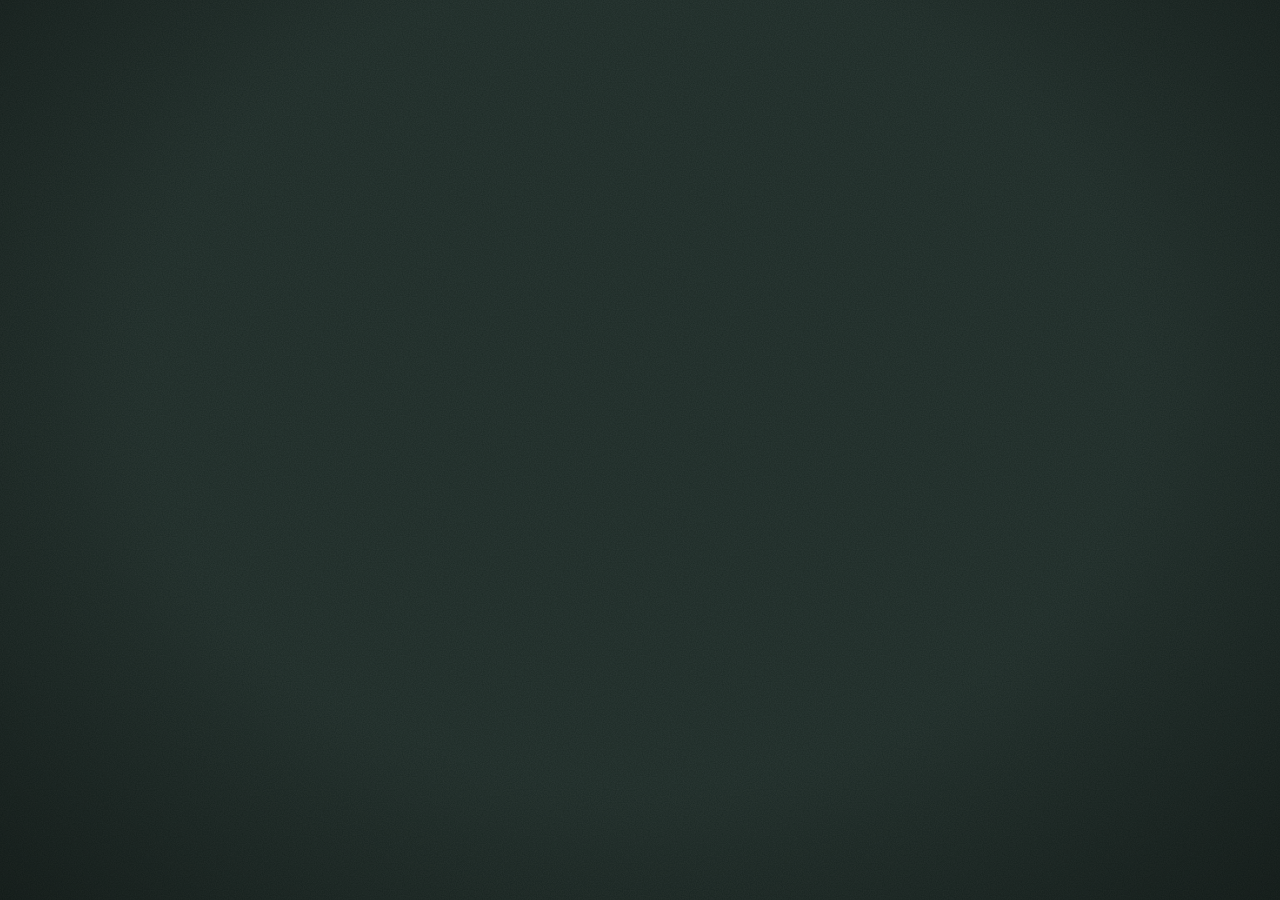
==== index.html @ 414c3879 "近紅外光譜最佳光徑選擇：動畫課程、R 與 Jupyter/Colab 練習、講義 Co-Authored-By: Claude Opus 5.5 <noreply@anthropic.com>" ====
<!doctype html>
<html lang="zh-Hant"><head><meta charset="utf-8"><title>近紅外光譜：最佳光徑選擇</title>
<meta http-equiv="refresh" content="0; url=site/nir-pathlength/">
<link rel="canonical" href="site/nir-pathlength/"></head>
<body><p><a href="site/nir-pathlength/">前往動畫課程</a></p></body></html>
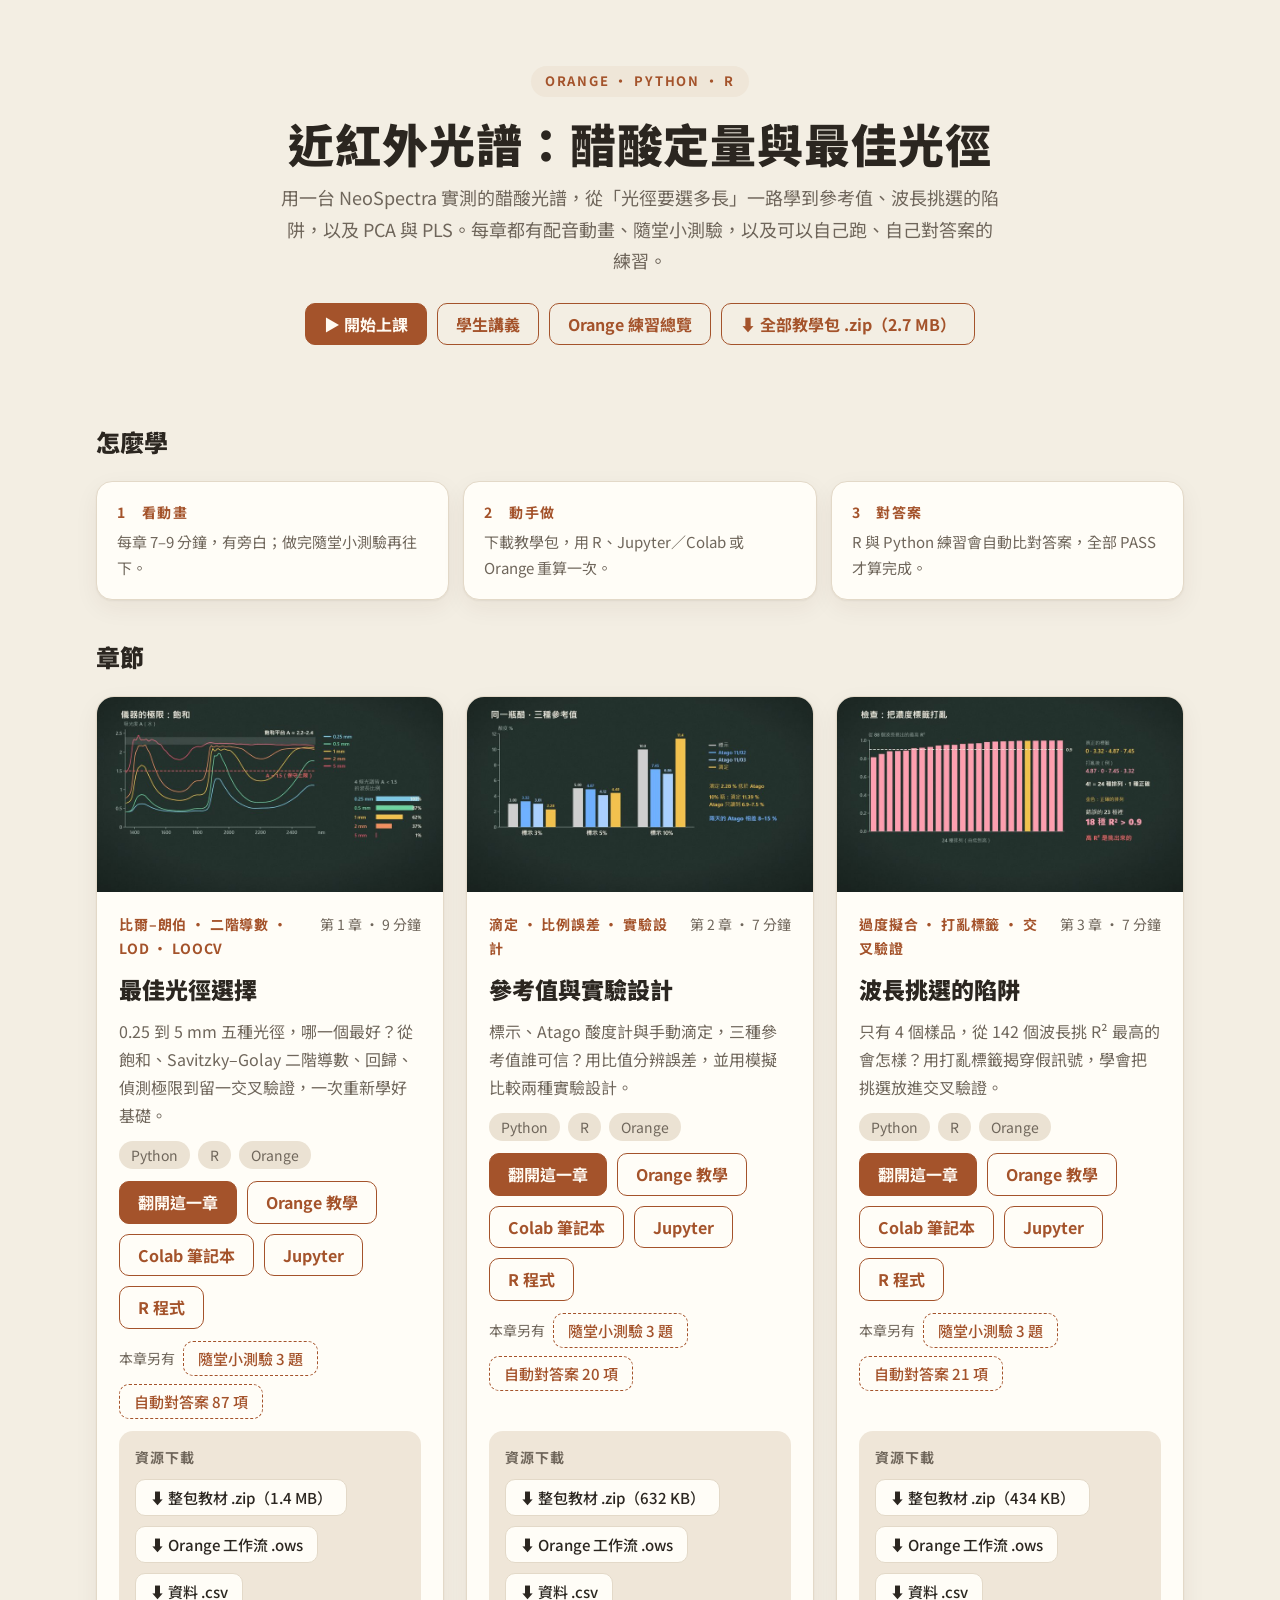
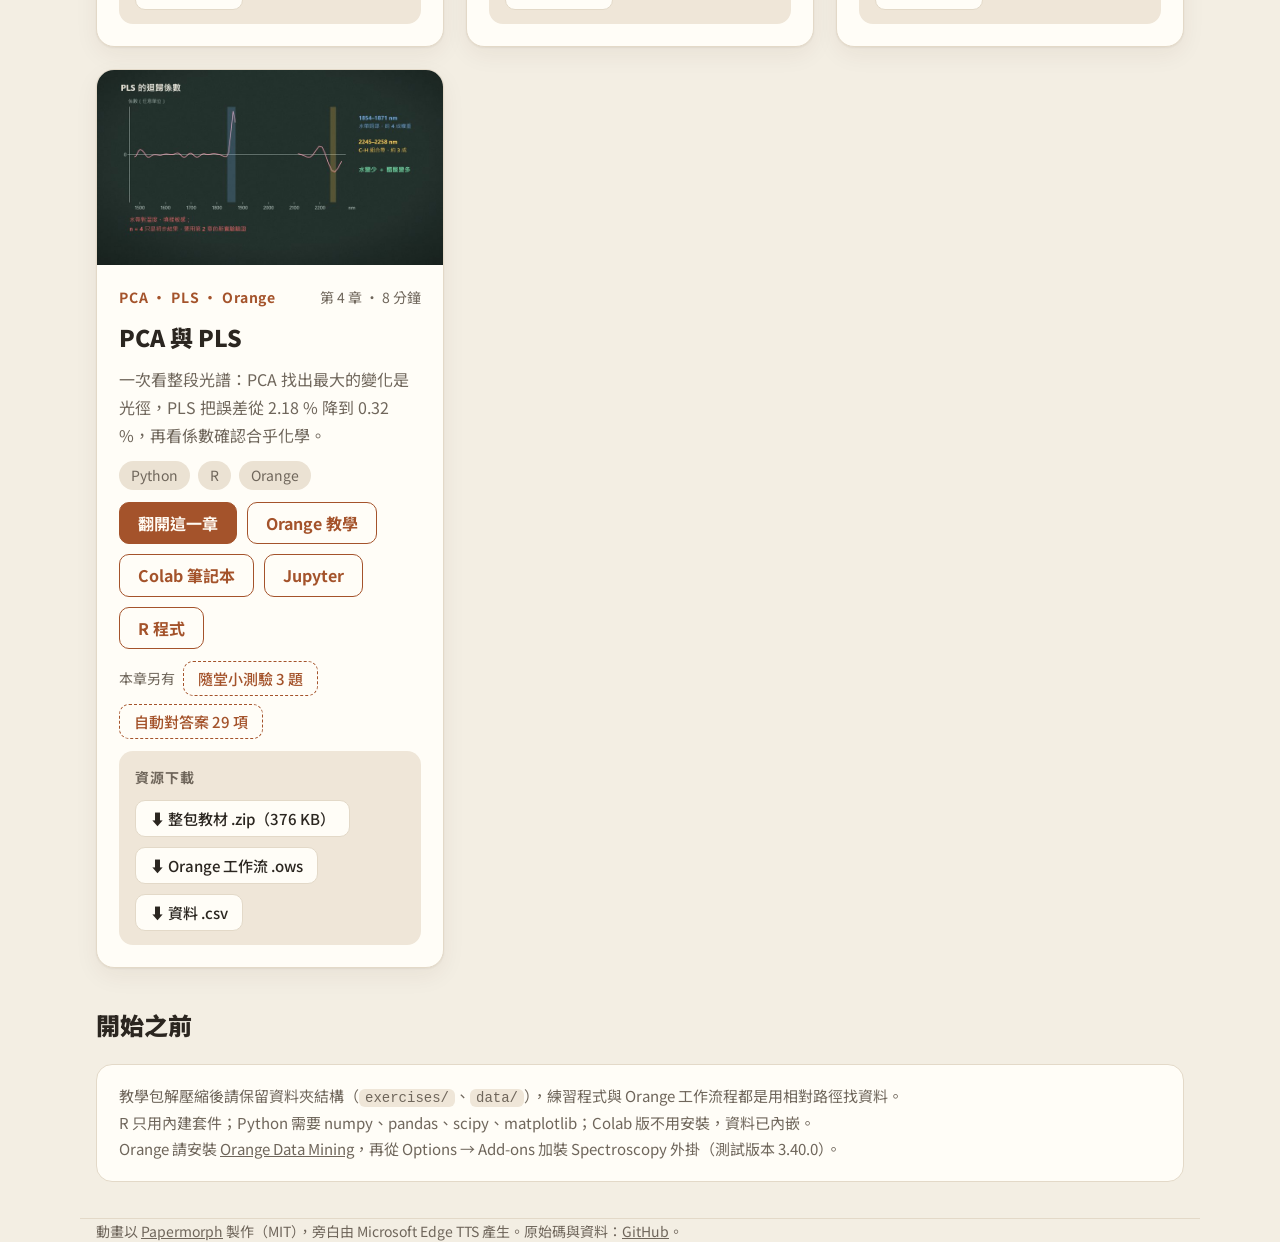
==== commit 0d111727: "Add course portal, teaching packs, Orange exercises for chapters 1-3; Traditional Chinese for engine" ====
--- a/index.html
+++ b/index.html
@@ -1,5 +1,166 @@
 <!doctype html>
-<html lang="zh-Hant"><head><meta charset="utf-8"><title>近紅外光譜：最佳光徑選擇</title>
-<meta http-equiv="refresh" content="0; url=site/nir-pathlength/">
-<link rel="canonical" href="site/nir-pathlength/"></head>
-<body><p><a href="site/nir-pathlength/">前往動畫課程</a></p></body></html>
+<html lang="zh-Hant">
+<head>
+<meta charset="utf-8">
+<meta name="viewport" content="width=device-width, initial-scale=1">
+<title>近紅外光譜課程</title>
+<meta name="description" content="以醋酸的近紅外光譜實測資料，學會選光徑、看參考值、避開波長挑選陷阱，並用 PCA 與 PLS 建模。附 Orange、Python、R 練習與教學包。">
+<link rel="preconnect" href="https://fonts.googleapis.com">
+<link rel="preconnect" href="https://fonts.gstatic.com" crossorigin>
+<link href="https://fonts.googleapis.com/css2?family=Noto+Sans+TC:wght@400;500;700;900&display=swap" rel="stylesheet">
+<style>
+:root {
+  --bg: #f3eee3; --card: #fffdf7; --ink: #2b2620; --dim: #6f665b; --line: #e3d9c8;
+  --accent: #a4532b; --accent-ink: #fffaf2; --soft: #efe6d8; --chip: #ebe2d3; --ok: #3d7a5a;
+  --shadow: 0 1px 2px rgba(60, 40, 20, .06), 0 8px 24px rgba(60, 40, 20, .06);
+}
+@media (prefers-color-scheme: dark) { :root:not([data-theme="light"]) {
+  --bg: #1b1916; --card: #24211d; --ink: #f1ebe1; --dim: #b3a898; --line: #3a352e;
+  --accent: #e08a5a; --accent-ink: #1b1916; --soft: #2d2924; --chip: #34302a; --ok: #7cc39b;
+  --shadow: 0 1px 2px rgba(0, 0, 0, .3), 0 8px 24px rgba(0, 0, 0, .25);
+} }
+:root[data-theme="dark"] {
+  --bg: #1b1916; --card: #24211d; --ink: #f1ebe1; --dim: #b3a898; --line: #3a352e;
+  --accent: #e08a5a; --accent-ink: #1b1916; --soft: #2d2924; --chip: #34302a; --ok: #7cc39b;
+  --shadow: 0 1px 2px rgba(0, 0, 0, .3), 0 8px 24px rgba(0, 0, 0, .25);
+}
+* { box-sizing: border-box; }
+html { -webkit-text-size-adjust: 100%; }
+body { margin: 0; background: var(--bg); color: var(--ink); font: 17px/1.75 "Noto Sans TC", "Microsoft JhengHei", "PingFang TC", system-ui, sans-serif; }
+a { color: inherit; }
+.wrap { max-width: 1120px; margin: 0 auto; padding: 0 16px; }
+header.hero { padding: 64px 16px 40px; text-align: center; }
+.kicker { display: inline-block; padding: 4px 14px; border-radius: 999px; background: var(--soft); color: var(--accent); font-size: 13px; font-weight: 700; letter-spacing: .14em; }
+h1 { margin: 18px 0 10px; font-size: clamp(30px, 5vw, 46px); line-height: 1.25; font-weight: 900; letter-spacing: .02em; }
+.lede { max-width: 720px; margin: 0 auto; color: var(--dim); font-size: 18px; }
+.row { display: flex; flex-wrap: wrap; gap: 10px; }
+.hero .row { justify-content: center; margin-top: 26px; }
+.btn { display: inline-flex; align-items: center; gap: 6px; padding: 9px 18px; border-radius: 10px; border: 1.5px solid var(--accent); color: var(--accent); background: transparent;
+  font-weight: 700; font-size: 16px; text-decoration: none; line-height: 1.4; transition: background .15s, color .15s; }
+.btn:hover { background: var(--soft); }
+.btn.primary { background: var(--accent); color: var(--accent-ink); }
+.btn.primary:hover { filter: brightness(1.08); }
+.btn.ghost { border-style: dashed; font-weight: 500; font-size: 15px; padding: 6px 14px; cursor: default; }
+.btn.ghost:hover { background: transparent; }
+h2 { font-size: 24px; margin: 0 0 18px; font-weight: 900; }
+section { margin: 36px 0; }
+.steps { display: grid; grid-template-columns: repeat(auto-fit, minmax(230px, 1fr)); gap: 14px; }
+.step { background: var(--card); border: 1px solid var(--line); border-radius: 16px; padding: 18px 20px; box-shadow: var(--shadow); }
+.step b { display: block; color: var(--accent); font-size: 14px; letter-spacing: .1em; }
+.step p { margin: 4px 0 0; color: var(--dim); font-size: 15px; }
+.grid { display: grid; grid-template-columns: repeat(auto-fill, minmax(330px, 1fr)); gap: 22px; }
+.card { background: var(--card); border: 1px solid var(--line); border-radius: 18px; overflow: hidden; box-shadow: var(--shadow); display: flex; flex-direction: column; }
+.card > a.thumb { display: block; aspect-ratio: 16 / 9; background: #1e2422; }
+.card > a.thumb img { width: 100%; height: 100%; object-fit: cover; display: block; }
+.body { padding: 20px 22px 22px; display: flex; flex-direction: column; gap: 12px; flex: 1; }
+.meta { display: flex; justify-content: space-between; align-items: baseline; gap: 12px; font-size: 14px; }
+.meta .tags { color: var(--accent); font-weight: 700; letter-spacing: .06em; }
+.meta .mins { color: var(--dim); white-space: nowrap; }
+.card h3 { margin: 0; font-size: 23px; line-height: 1.4; font-weight: 900; }
+.card p.desc { margin: 0; color: var(--dim); font-size: 16px; }
+.chips { display: flex; flex-wrap: wrap; gap: 8px; }
+.chip { padding: 2px 12px; border-radius: 999px; background: var(--chip); font-size: 14px; color: var(--dim); }
+.extra { display: flex; flex-wrap: wrap; align-items: center; gap: 8px; font-size: 14px; color: var(--dim); }
+.res { margin-top: auto; background: var(--soft); border-radius: 14px; padding: 14px 16px; }
+.res h4 { margin: 0 0 10px; font-size: 14px; color: var(--dim); letter-spacing: .08em; }
+.res .btn { border-color: var(--line); color: var(--ink); background: var(--card); font-weight: 500; font-size: 15px; padding: 7px 14px; }
+.res .btn:hover { border-color: var(--accent); }
+.note { background: var(--card); border: 1px solid var(--line); border-radius: 16px; padding: 18px 22px; color: var(--dim); font-size: 15px; }
+.note code { background: var(--soft); padding: 1px 6px; border-radius: 6px; font-size: 14px; }
+footer { padding: 30px 16px 50px; color: var(--dim); font-size: 14px; border-top: 1px solid var(--line); margin-top: 48px; }
+@media (max-width: 420px) { .grid { grid-template-columns: 1fr; } .btn { font-size: 15px; padding: 8px 14px; } }
+</style>
+</head>
+<body>
+<header class="hero wrap">
+  <span class="kicker">ORANGE · PYTHON · R</span>
+  <h1>近紅外光譜：醋酸定量與最佳光徑</h1>
+  <p class="lede">用一台 NeoSpectra 實測的醋酸光譜，從「光徑要選多長」一路學到參考值、波長挑選的陷阱，以及 PCA 與 PLS。每章都有配音動畫、隨堂小測驗，以及可以自己跑、自己對答案的練習。</p>
+  <div class="row">
+    <a class="btn primary" href="site/nir-pathlength/">▶ 開始上課</a>
+    <a class="btn" href="https://github.com/Tai-ShengYeh/nir-pathlength-lesson/blob/main/最佳光徑選擇_講義.md">學生講義</a>
+    <a class="btn" href="https://github.com/Tai-ShengYeh/nir-pathlength-lesson/blob/main/exercises/orange/README.md">Orange 練習總覽</a>
+    <a class="btn" id="dl-all" href="packs/nir_all_chapters.zip" download>⬇ 全部教學包</a>
+  </div>
+</header>
+
+<main class="wrap">
+  <section>
+    <h2>怎麼學</h2>
+    <div class="steps">
+      <div class="step"><b>1　看動畫</b><p>每章 7–9 分鐘，有旁白；做完隨堂小測驗再往下。</p></div>
+      <div class="step"><b>2　動手做</b><p>下載教學包，用 R、Jupyter／Colab 或 Orange 重算一次。</p></div>
+      <div class="step"><b>3　對答案</b><p>R 與 Python 練習會自動比對答案，全部 PASS 才算完成。</p></div>
+    </div>
+  </section>
+
+  <section>
+    <h2>章節</h2>
+    <div class="grid" id="cards"></div>
+  </section>
+
+  <section>
+    <h2>開始之前</h2>
+    <div class="note">
+      教學包解壓縮後請保留資料夾結構（<code>exercises/</code>、<code>data/</code>），練習程式與 Orange 工作流程都是用相對路徑找資料。<br>
+      R 只用內建套件；Python 需要 numpy、pandas、scipy、matplotlib；Colab 版不用安裝，資料已內嵌。<br>
+      Orange 請安裝 <a href="https://orangedatamining.com/download/">Orange Data Mining</a>，再從 Options → Add-ons 加裝 Spectroscopy 外掛（測試版本 3.40.0）。
+    </div>
+  </section>
+</main>
+
+<footer class="wrap">
+  動畫以 <a href="https://github.com/DozenTwelve/Papermorph">Papermorph</a> 製作（MIT），旁白由 Microsoft Edge TTS 產生。原始碼與資料：<a href="https://github.com/Tai-ShengYeh/nir-pathlength-lesson">GitHub</a>。
+</footer>
+
+<script src="portal/packs.js"></script>
+<script>
+'use strict';
+const GH = 'https://github.com/Tai-ShengYeh/nir-pathlength-lesson/blob/main/';
+const CHAPTERS = [
+  { id: 'ch01', no: 1, title: '最佳光徑選擇', mins: 9, tags: ['比爾–朗伯', '二階導數', 'LOD', 'LOOCV'],
+    desc: '0.25 到 5 mm 五種光徑，哪一個最好？從飽和、Savitzky–Golay 二階導數、回歸、偵測極限到留一交叉驗證，一次重新學好基礎。',
+    quiz: 3, checks: 87 },
+  { id: 'ch02', no: 2, title: '參考值與實驗設計', mins: 7, tags: ['滴定', '比例誤差', '實驗設計'],
+    desc: '標示、Atago 酸度計與手動滴定，三種參考值誰可信？用比值分辨誤差，並用模擬比較兩種實驗設計。',
+    quiz: 3, checks: 20 },
+  { id: 'ch03', no: 3, title: '波長挑選的陷阱', mins: 7, tags: ['過度擬合', '打亂標籤', '交叉驗證'],
+    desc: '只有 4 個樣品，從 142 個波長挑 R² 最高的會怎樣？用打亂標籤揭穿假訊號，學會把挑選放進交叉驗證。',
+    quiz: 3, checks: 21 },
+  { id: 'ch04', no: 4, title: 'PCA 與 PLS', mins: 8, tags: ['PCA', 'PLS', 'Orange'],
+    desc: '一次看整段光譜：PCA 找出最大的變化是光徑，PLS 把誤差從 2.18 % 降到 0.32 %，再看係數確認合乎化學。',
+    quiz: 3, checks: 29 },
+];
+const kb = n => n >= 1048576 ? (n / 1048576).toFixed(1) + ' MB' : Math.round(n / 1024) + ' KB';
+const el = (tag, attrs = {}, ...kids) => { const e = document.createElement(tag); Object.entries(attrs).forEach(([k, v]) => v != null && (k === 'text' ? e.textContent = v : e.setAttribute(k, v))); kids.forEach(k => k && e.append(k)); return e; };
+const P = typeof PACKS === 'object' ? PACKS : {};
+if (P.all) document.getElementById('dl-all').textContent = '⬇ 全部教學包 .zip（' + kb(P.all.size) + '）';
+const host = document.getElementById('cards');
+CHAPTERS.forEach(c => {
+  const k = P[c.id] || {}, lesson = 'site/nir-pathlength/' + c.id + '/';
+  const tools = ['Python', 'R'].concat(k.ows ? ['Orange'] : []);
+  const links = el('div', { class: 'row' },
+    el('a', { class: 'btn primary', href: lesson, text: '翻開這一章' }),
+    k.guide ? el('a', { class: 'btn', href: GH + k.guide, text: 'Orange 教學' }) : null,
+    k.colab ? el('a', { class: 'btn', href: k.colab, text: 'Colab 筆記本' }) : null,
+    k.ipynb ? el('a', { class: 'btn', href: k.ipynb, download: '', text: 'Jupyter' }) : null,
+    k.r ? el('a', { class: 'btn', href: k.r, download: '', text: 'R 程式' }) : null);
+  const res = el('div', { class: 'res' }, el('h4', { text: '資源下載' }), el('div', { class: 'row' },
+    k.zip ? el('a', { class: 'btn', href: k.zip, download: '', text: '⬇ 整包教材 .zip（' + kb(k.size) + '）' }) : null,
+    k.ows ? el('a', { class: 'btn', href: k.ows, download: '', text: '⬇ Orange 工作流 .ows' }) : null,
+    el('a', { class: 'btn', href: 'data/spectra_long.csv', download: '', text: '⬇ 資料 .csv' })));
+  host.append(el('article', { class: 'card', id: c.id },
+    el('a', { class: 'thumb', href: lesson, 'aria-label': '開啟第 ' + c.no + ' 章動畫' }, el('img', { src: 'portal/img/' + c.id + '.jpg', alt: '第 ' + c.no + ' 章畫面：' + c.title, loading: 'lazy', width: 800, height: 450 })),
+    el('div', { class: 'body' },
+      el('div', { class: 'meta' }, el('span', { class: 'tags', text: c.tags.join(' · ') }), el('span', { class: 'mins', text: '第 ' + c.no + ' 章 · ' + c.mins + ' 分鐘' })),
+      el('h3', { text: c.title }), el('p', { class: 'desc', text: c.desc }),
+      el('div', { class: 'chips' }, ...tools.map(t => el('span', { class: 'chip', text: t }))),
+      links,
+      el('div', { class: 'extra' }, el('span', { text: '本章另有' }),
+        el('span', { class: 'btn ghost', text: '隨堂小測驗 ' + c.quiz + ' 題' }),
+        el('span', { class: 'btn ghost', text: '自動對答案 ' + c.checks + ' 項' })),
+      res)));
+});
+</script>
+</body>
+</html>
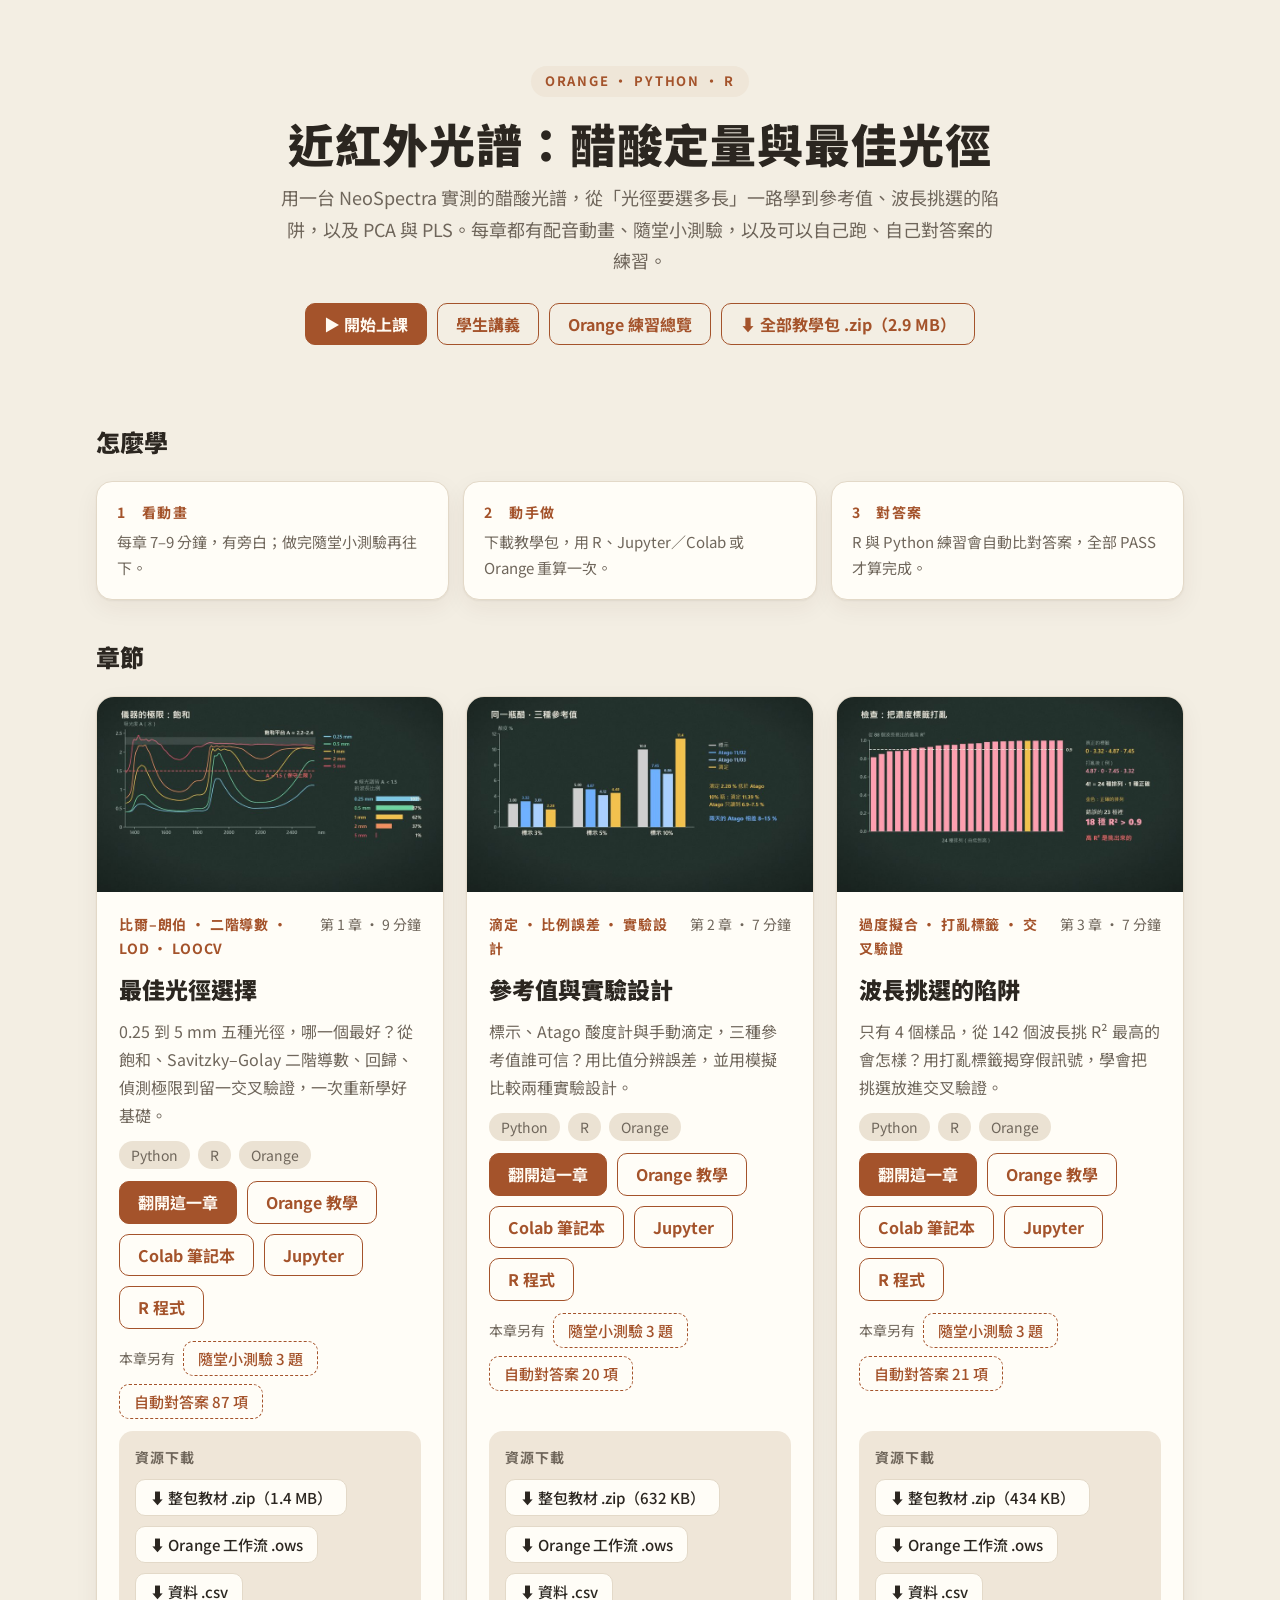
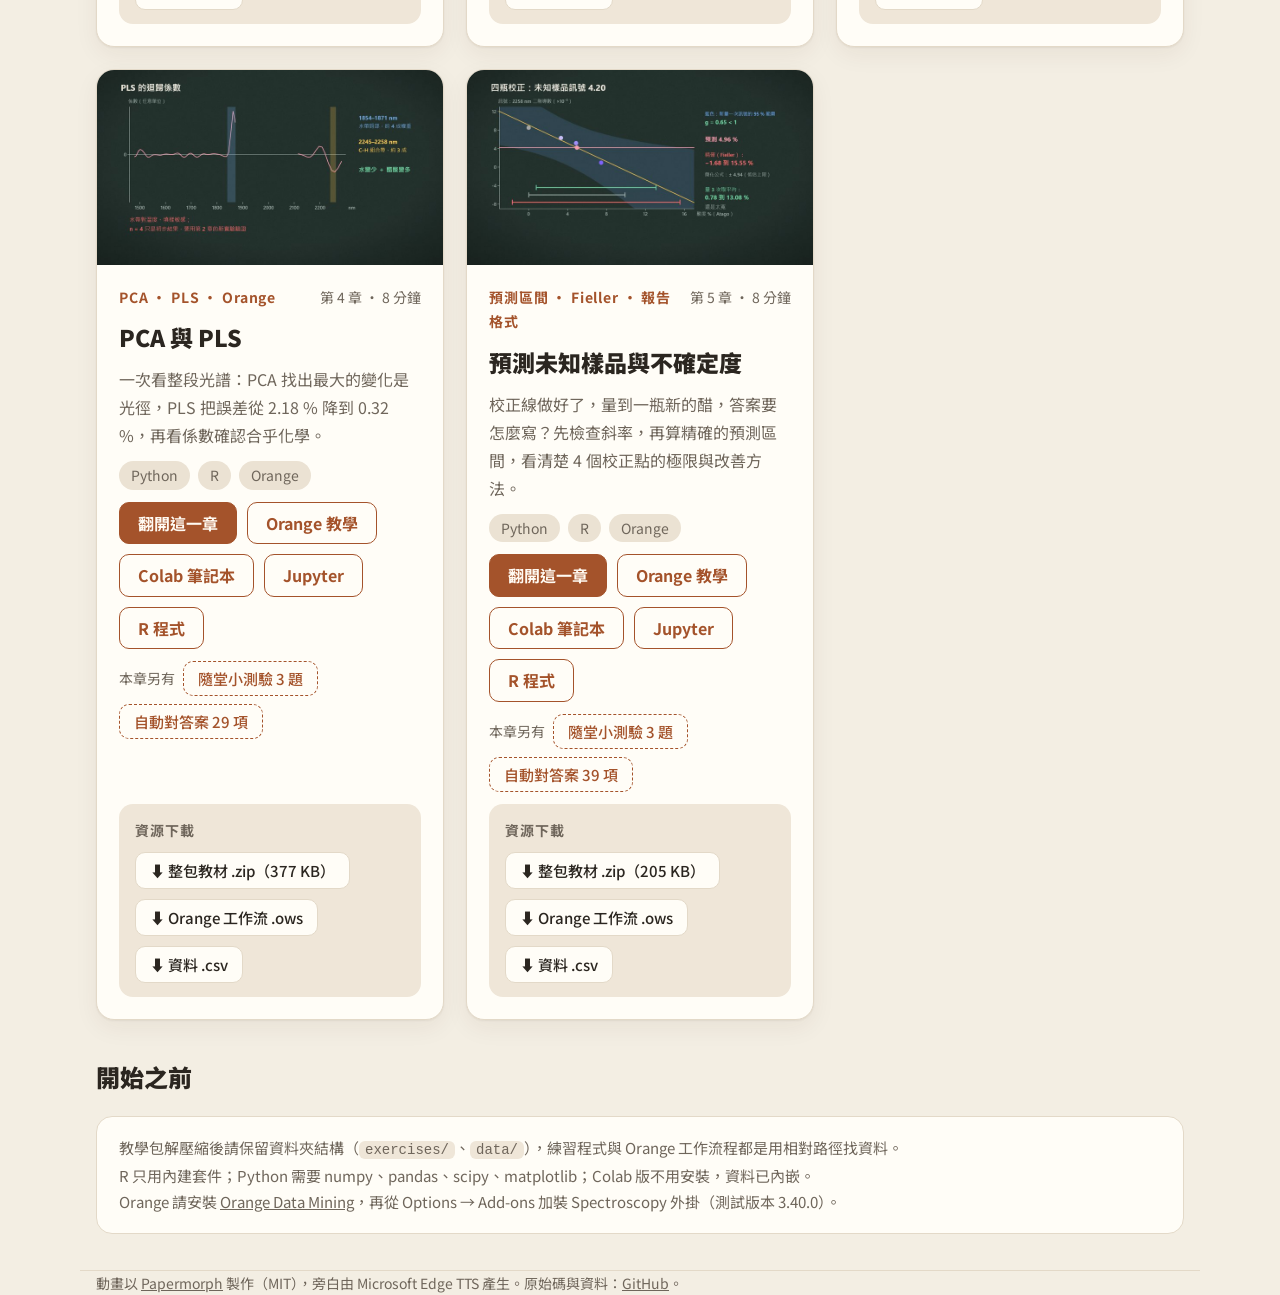
==== commit fc3a65b7: "Add chapter 5: prediction of unknown samples and uncertainty (lesson, exercises, Orange, portal, pac" ====
--- a/index.html
+++ b/index.html
@@ -130,6 +130,9 @@
   { id: 'ch04', no: 4, title: 'PCA 與 PLS', mins: 8, tags: ['PCA', 'PLS', 'Orange'],
     desc: '一次看整段光譜：PCA 找出最大的變化是光徑，PLS 把誤差從 2.18 % 降到 0.32 %，再看係數確認合乎化學。',
     quiz: 3, checks: 29 },
+  { id: 'ch05', no: 5, title: '預測未知樣品與不確定度', mins: 8, tags: ['預測區間', 'Fieller', '報告格式'],
+    desc: '校正線做好了，量到一瓶新的醋，答案要怎麼寫？先檢查斜率，再算精確的預測區間，看清楚 4 個校正點的極限與改善方法。',
+    quiz: 3, checks: 39 },
 ];
 const kb = n => n >= 1048576 ? (n / 1048576).toFixed(1) + ' MB' : Math.round(n / 1024) + ' KB';
 const el = (tag, attrs = {}, ...kids) => { const e = document.createElement(tag); Object.entries(attrs).forEach(([k, v]) => v != null && (k === 'text' ? e.textContent = v : e.setAttribute(k, v))); kids.forEach(k => k && e.append(k)); return e; };
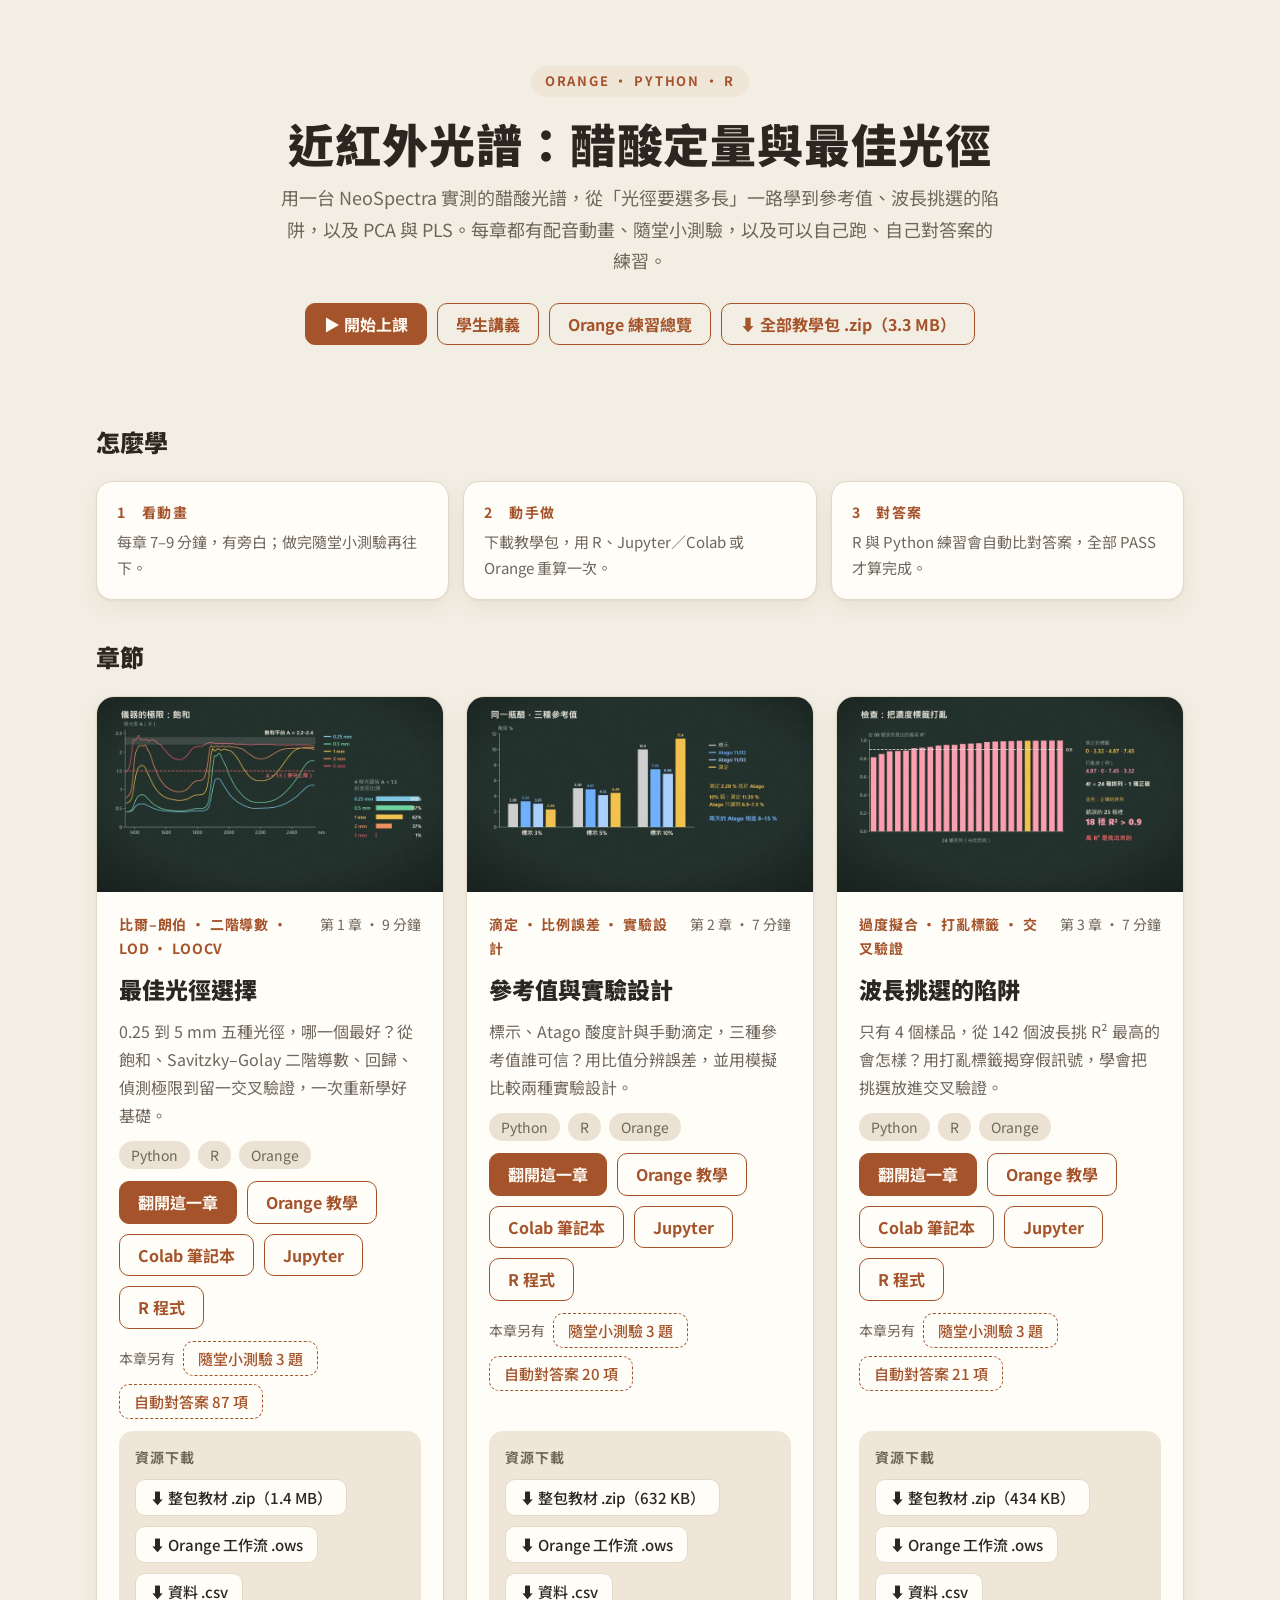
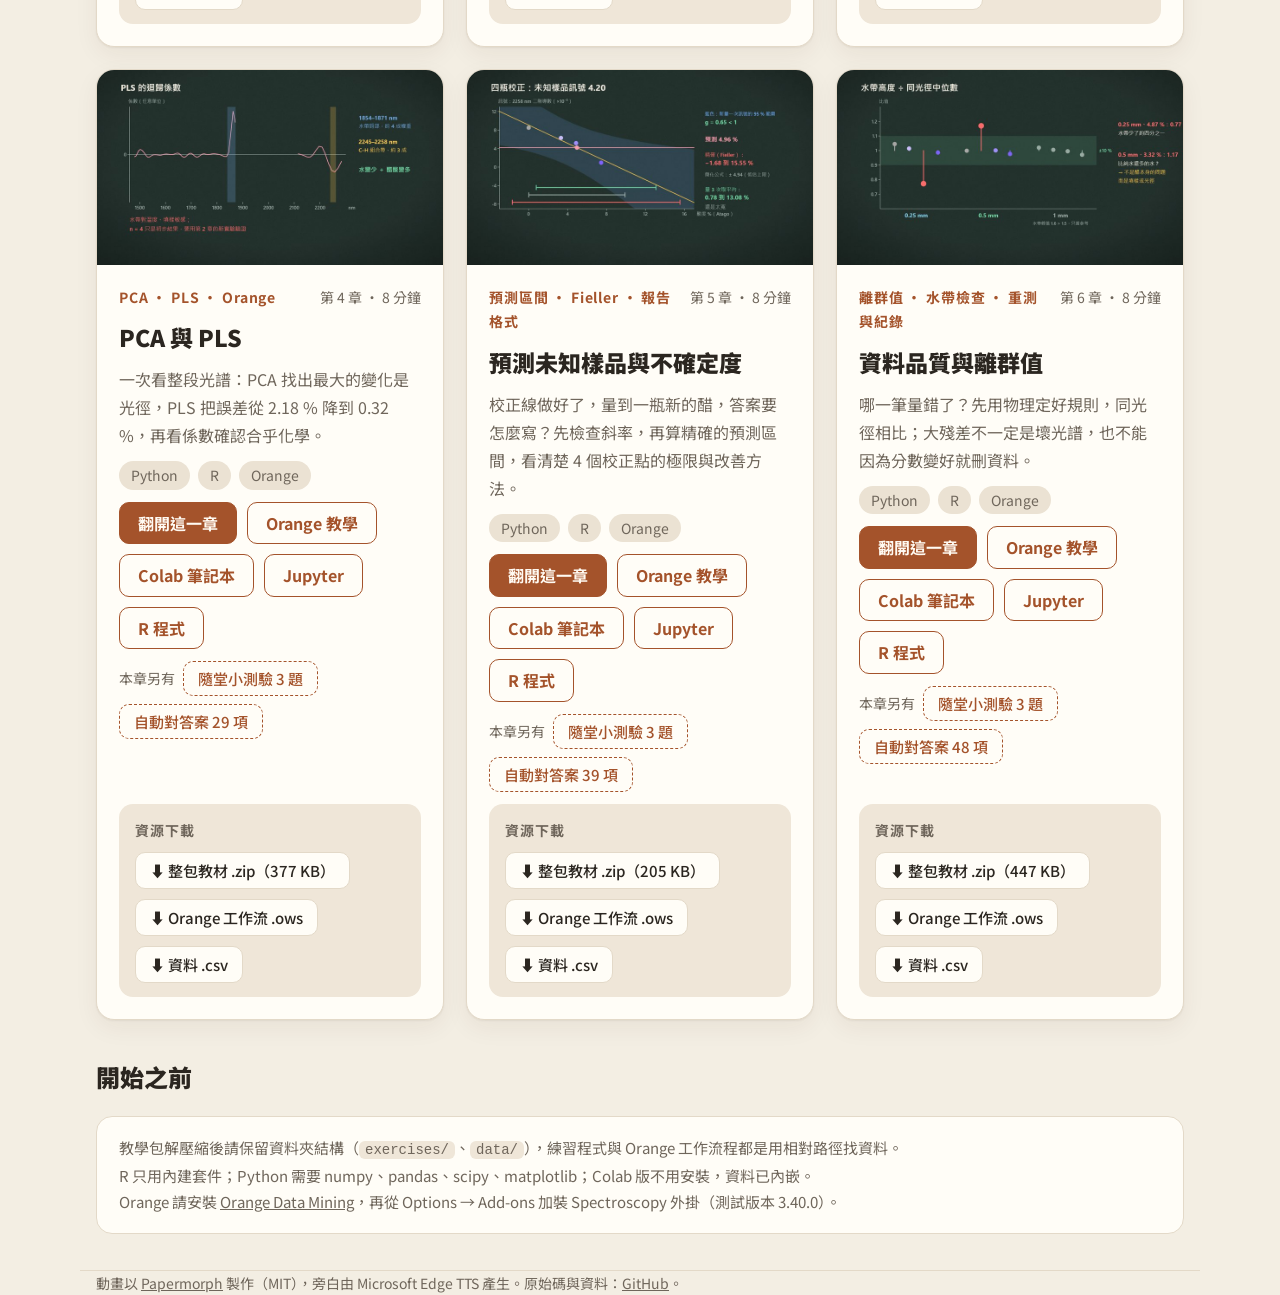
==== commit b8364983: "Add chapter 6: data quality and outliers (lesson, exercises, Orange, portal, pack) Co-Authored-By: C" ====
--- a/index.html
+++ b/index.html
@@ -133,6 +133,9 @@
   { id: 'ch05', no: 5, title: '預測未知樣品與不確定度', mins: 8, tags: ['預測區間', 'Fieller', '報告格式'],
     desc: '校正線做好了，量到一瓶新的醋，答案要怎麼寫？先檢查斜率，再算精確的預測區間，看清楚 4 個校正點的極限與改善方法。',
     quiz: 3, checks: 39 },
+  { id: 'ch06', no: 6, title: '資料品質與離群值', mins: 8, tags: ['離群值', '水帶檢查', '重測與紀錄'],
+    desc: '哪一筆量錯了？先用物理定好規則，同光徑相比；大殘差不一定是壞光譜，也不能因為分數變好就刪資料。',
+    quiz: 3, checks: 48 },
 ];
 const kb = n => n >= 1048576 ? (n / 1048576).toFixed(1) + ' MB' : Math.round(n / 1024) + ' KB';
 const el = (tag, attrs = {}, ...kids) => { const e = document.createElement(tag); Object.entries(attrs).forEach(([k, v]) => v != null && (k === 'text' ? e.textContent = v : e.setAttribute(k, v))); kids.forEach(k => k && e.append(k)); return e; };
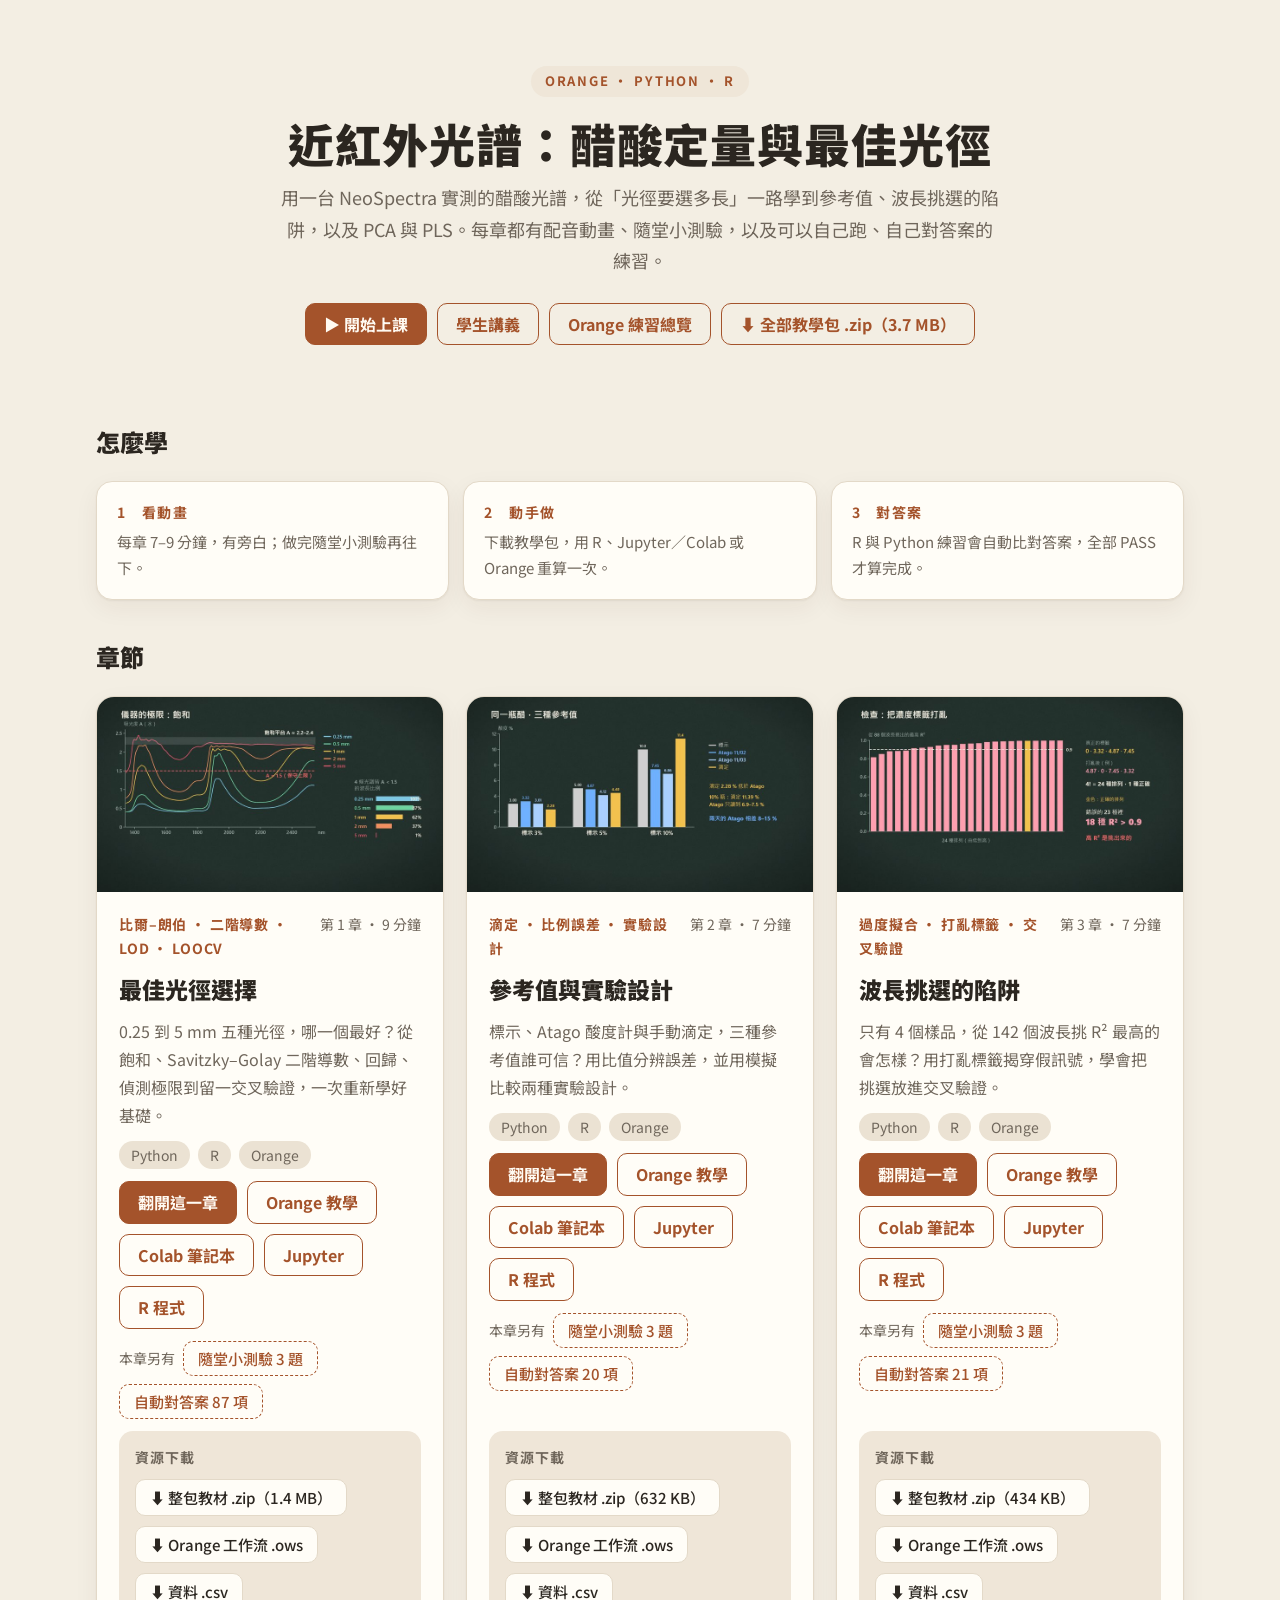
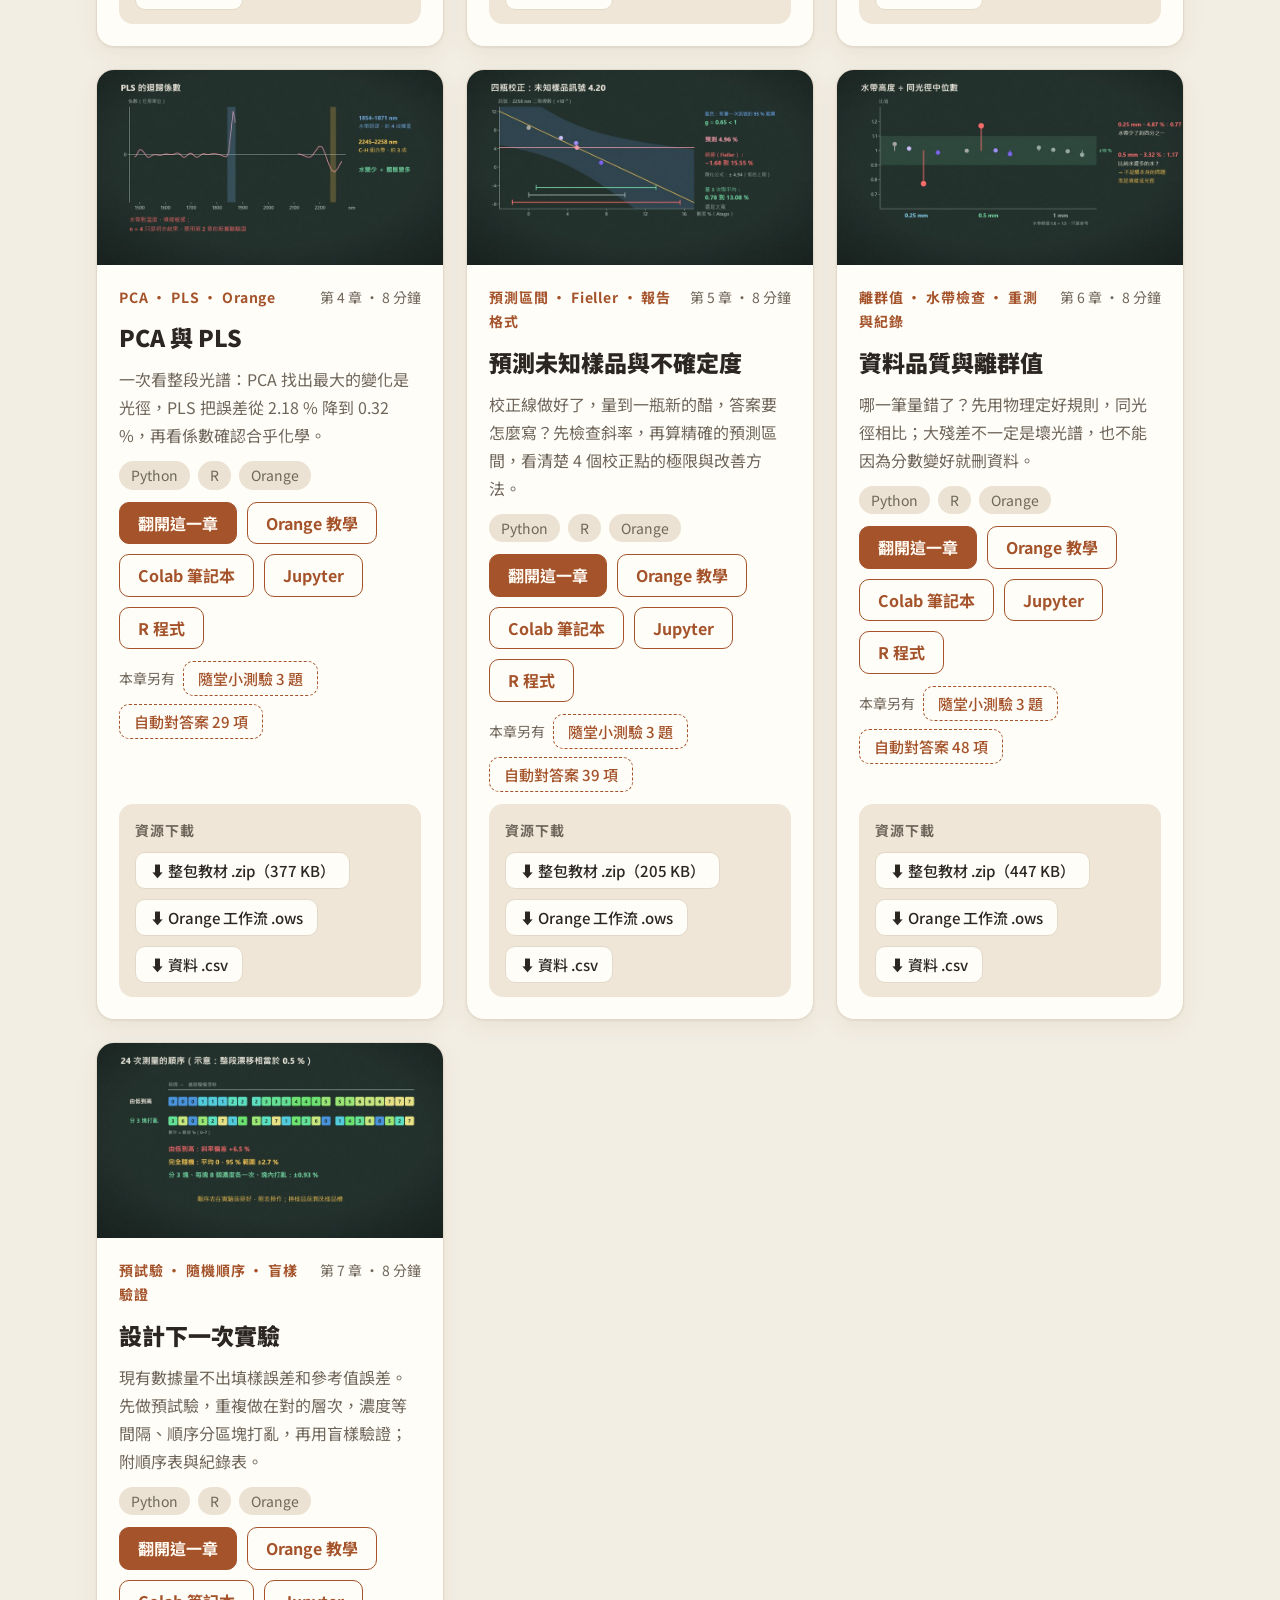
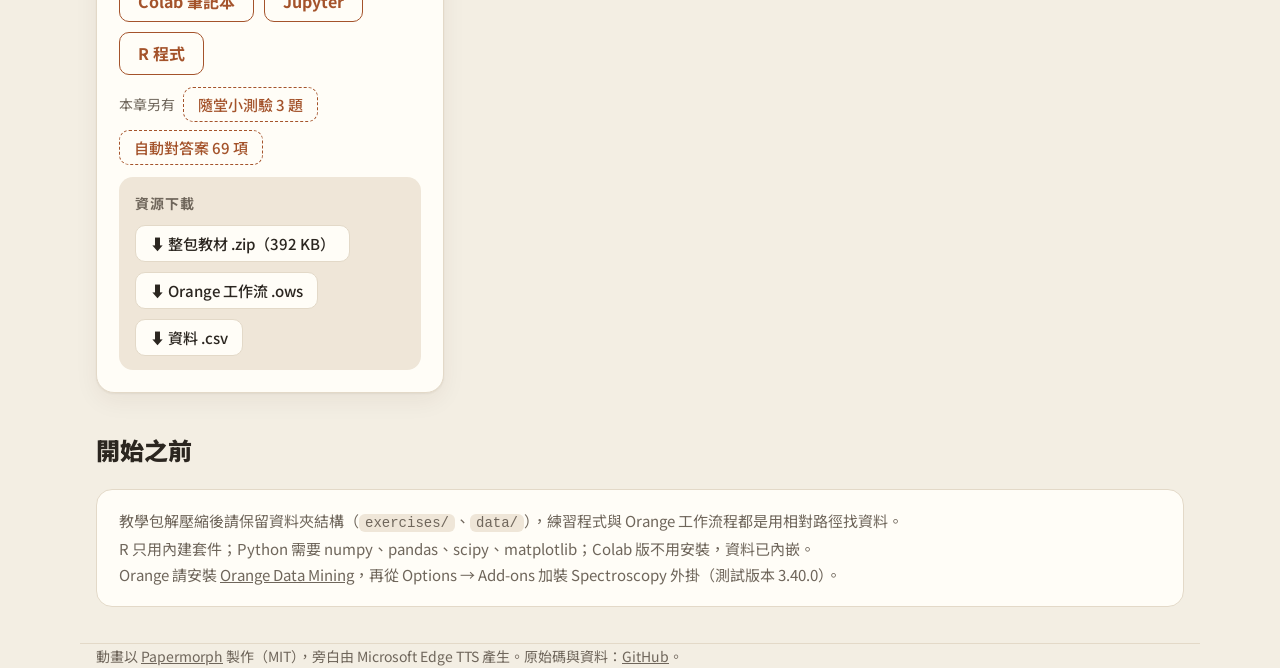
==== commit 49c32c19: "Add chapter 7: designing the next experiment (lesson, exercises, run sheet, Orange, portal, pack) Co" ====
--- a/index.html
+++ b/index.html
@@ -136,6 +136,9 @@
   { id: 'ch06', no: 6, title: '資料品質與離群值', mins: 8, tags: ['離群值', '水帶檢查', '重測與紀錄'],
     desc: '哪一筆量錯了？先用物理定好規則，同光徑相比；大殘差不一定是壞光譜，也不能因為分數變好就刪資料。',
     quiz: 3, checks: 48 },
+  { id: 'ch07', no: 7, title: '設計下一次實驗', mins: 8, tags: ['預試驗', '隨機順序', '盲樣驗證'],
+    desc: '現有數據量不出填樣誤差和參考值誤差。先做預試驗，重複做在對的層次，濃度等間隔、順序分區塊打亂，再用盲樣驗證；附順序表與紀錄表。',
+    quiz: 3, checks: 69 },
 ];
 const kb = n => n >= 1048576 ? (n / 1048576).toFixed(1) + ' MB' : Math.round(n / 1024) + ' KB';
 const el = (tag, attrs = {}, ...kids) => { const e = document.createElement(tag); Object.entries(attrs).forEach(([k, v]) => v != null && (k === 'text' ? e.textContent = v : e.setAttribute(k, v))); kids.forEach(k => k && e.append(k)); return e; };
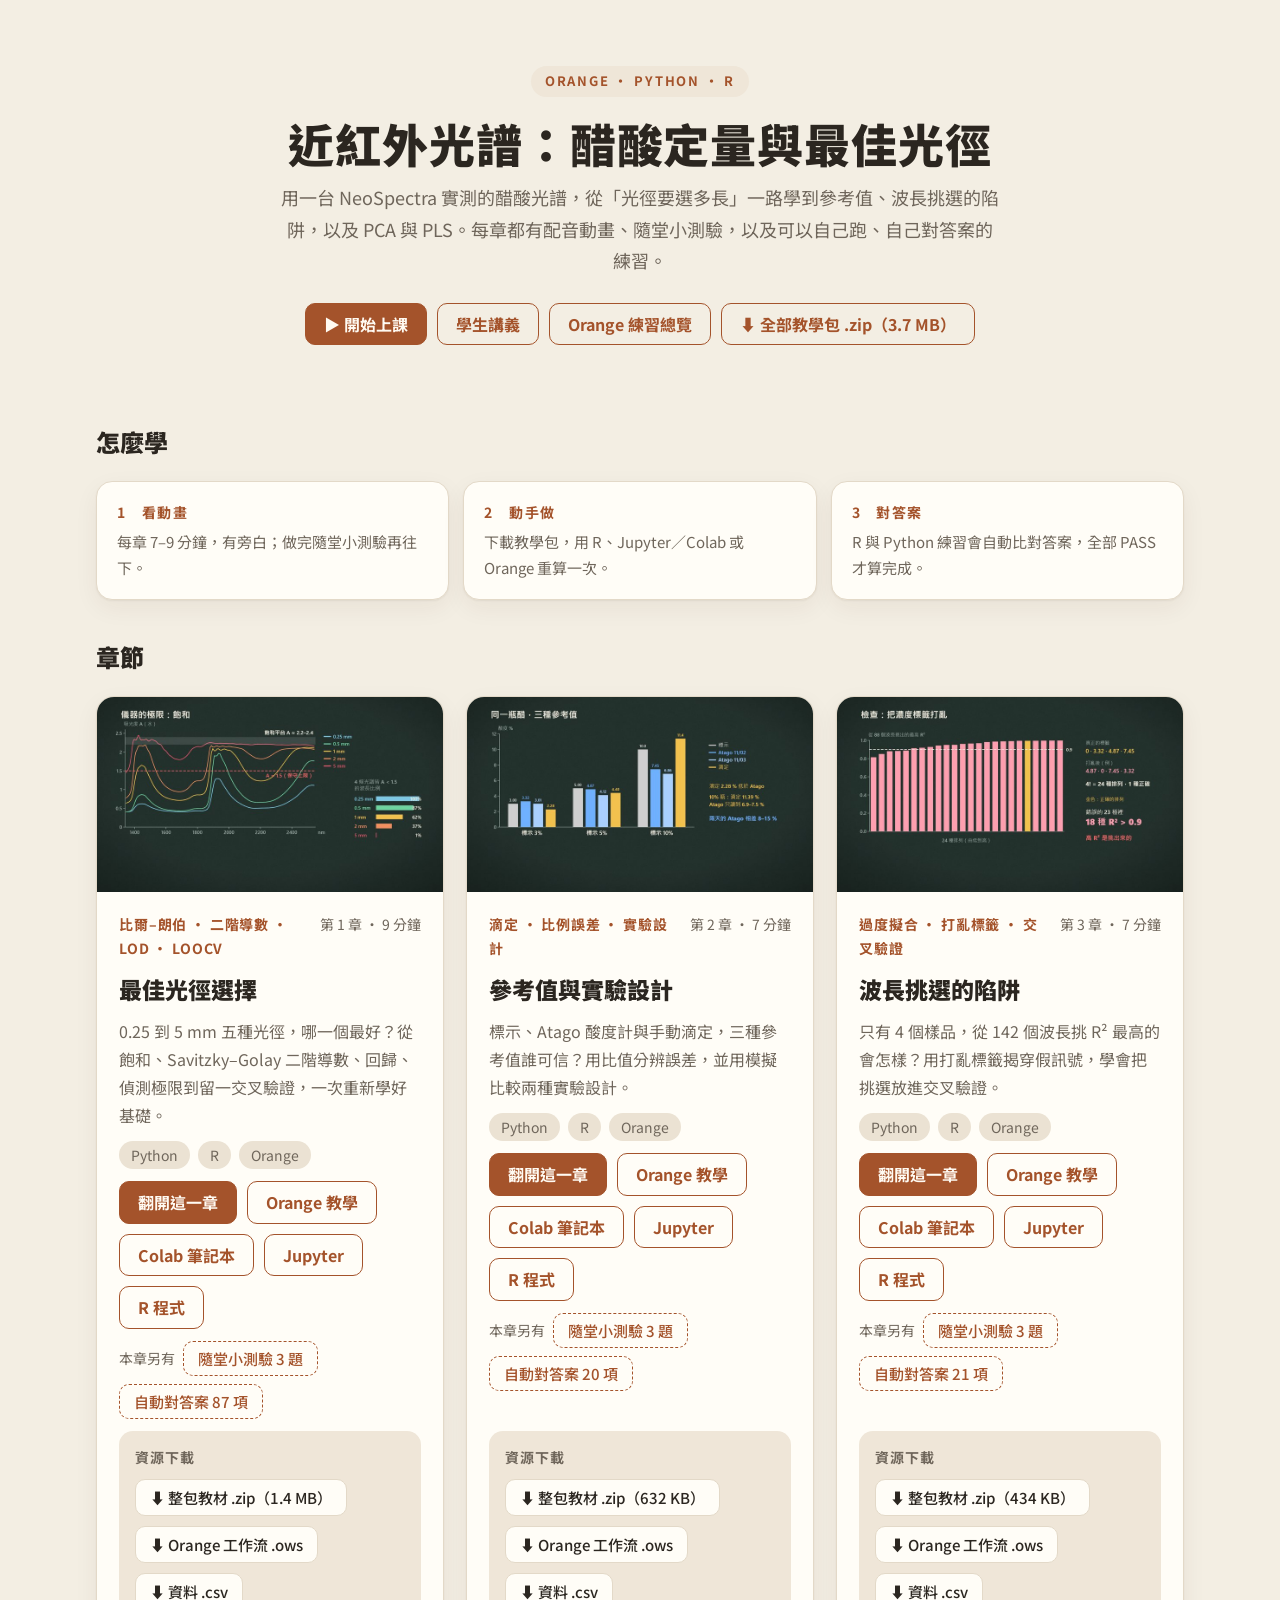
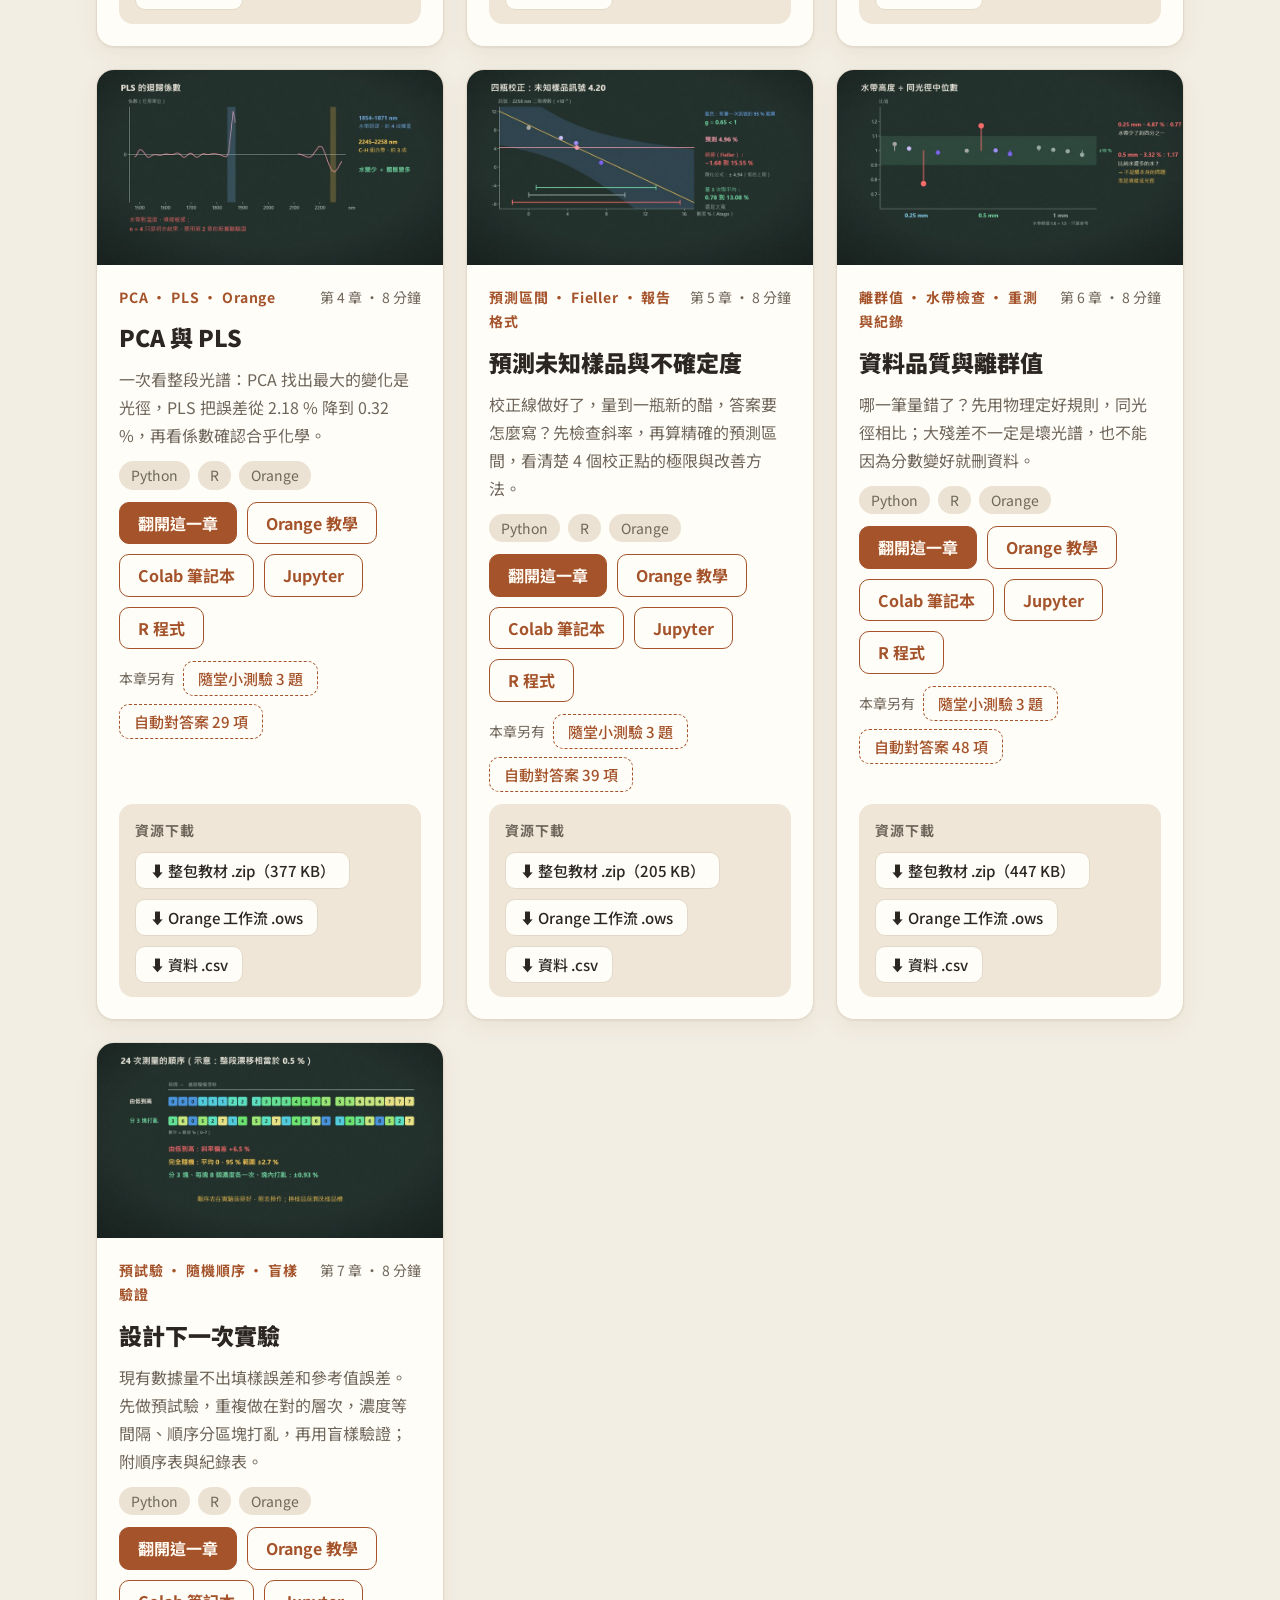
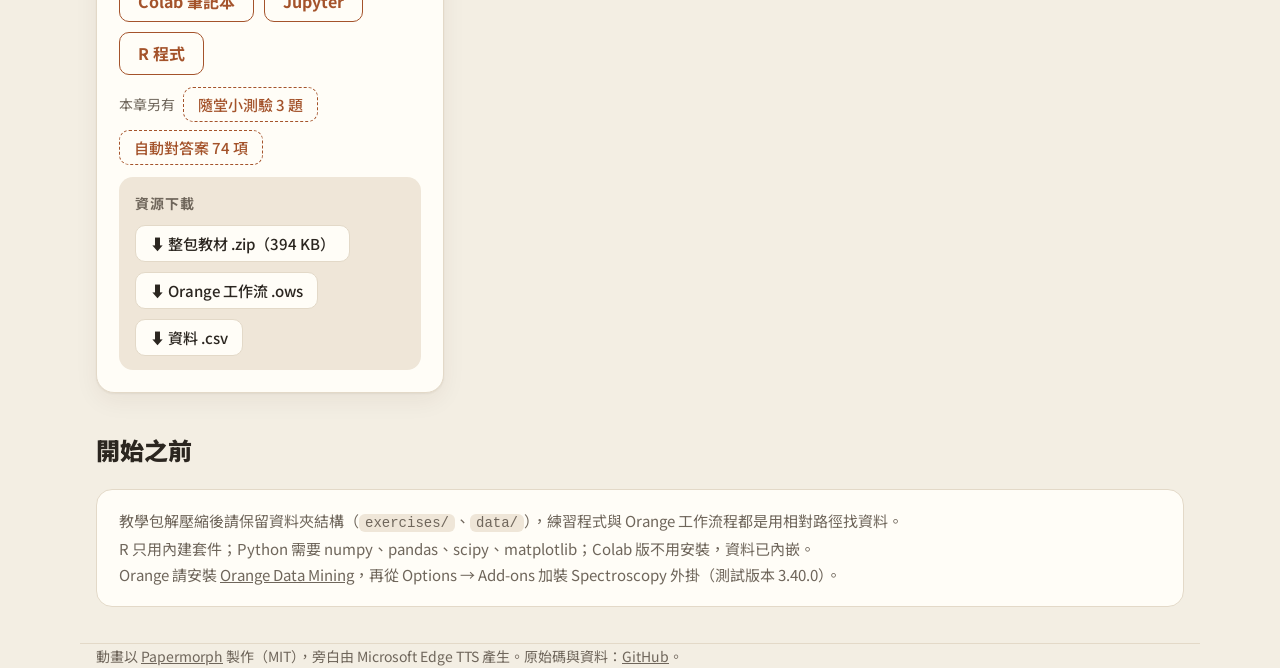
==== commit 7ac14a0f: "Chapter 7 fixes: honest interval wording, 測量 pronunciation, run sheet pilot/validation rows Co-Autho" ====
--- a/index.html
+++ b/index.html
@@ -138,7 +138,7 @@
     quiz: 3, checks: 48 },
   { id: 'ch07', no: 7, title: '設計下一次實驗', mins: 8, tags: ['預試驗', '隨機順序', '盲樣驗證'],
     desc: '現有數據量不出填樣誤差和參考值誤差。先做預試驗，重複做在對的層次，濃度等間隔、順序分區塊打亂，再用盲樣驗證；附順序表與紀錄表。',
-    quiz: 3, checks: 69 },
+    quiz: 3, checks: 74 },
 ];
 const kb = n => n >= 1048576 ? (n / 1048576).toFixed(1) + ' MB' : Math.round(n / 1024) + ' KB';
 const el = (tag, attrs = {}, ...kids) => { const e = document.createElement(tag); Object.entries(attrs).forEach(([k, v]) => v != null && (k === 'text' ? e.textContent = v : e.setAttribute(k, v))); kids.forEach(k => k && e.append(k)); return e; };
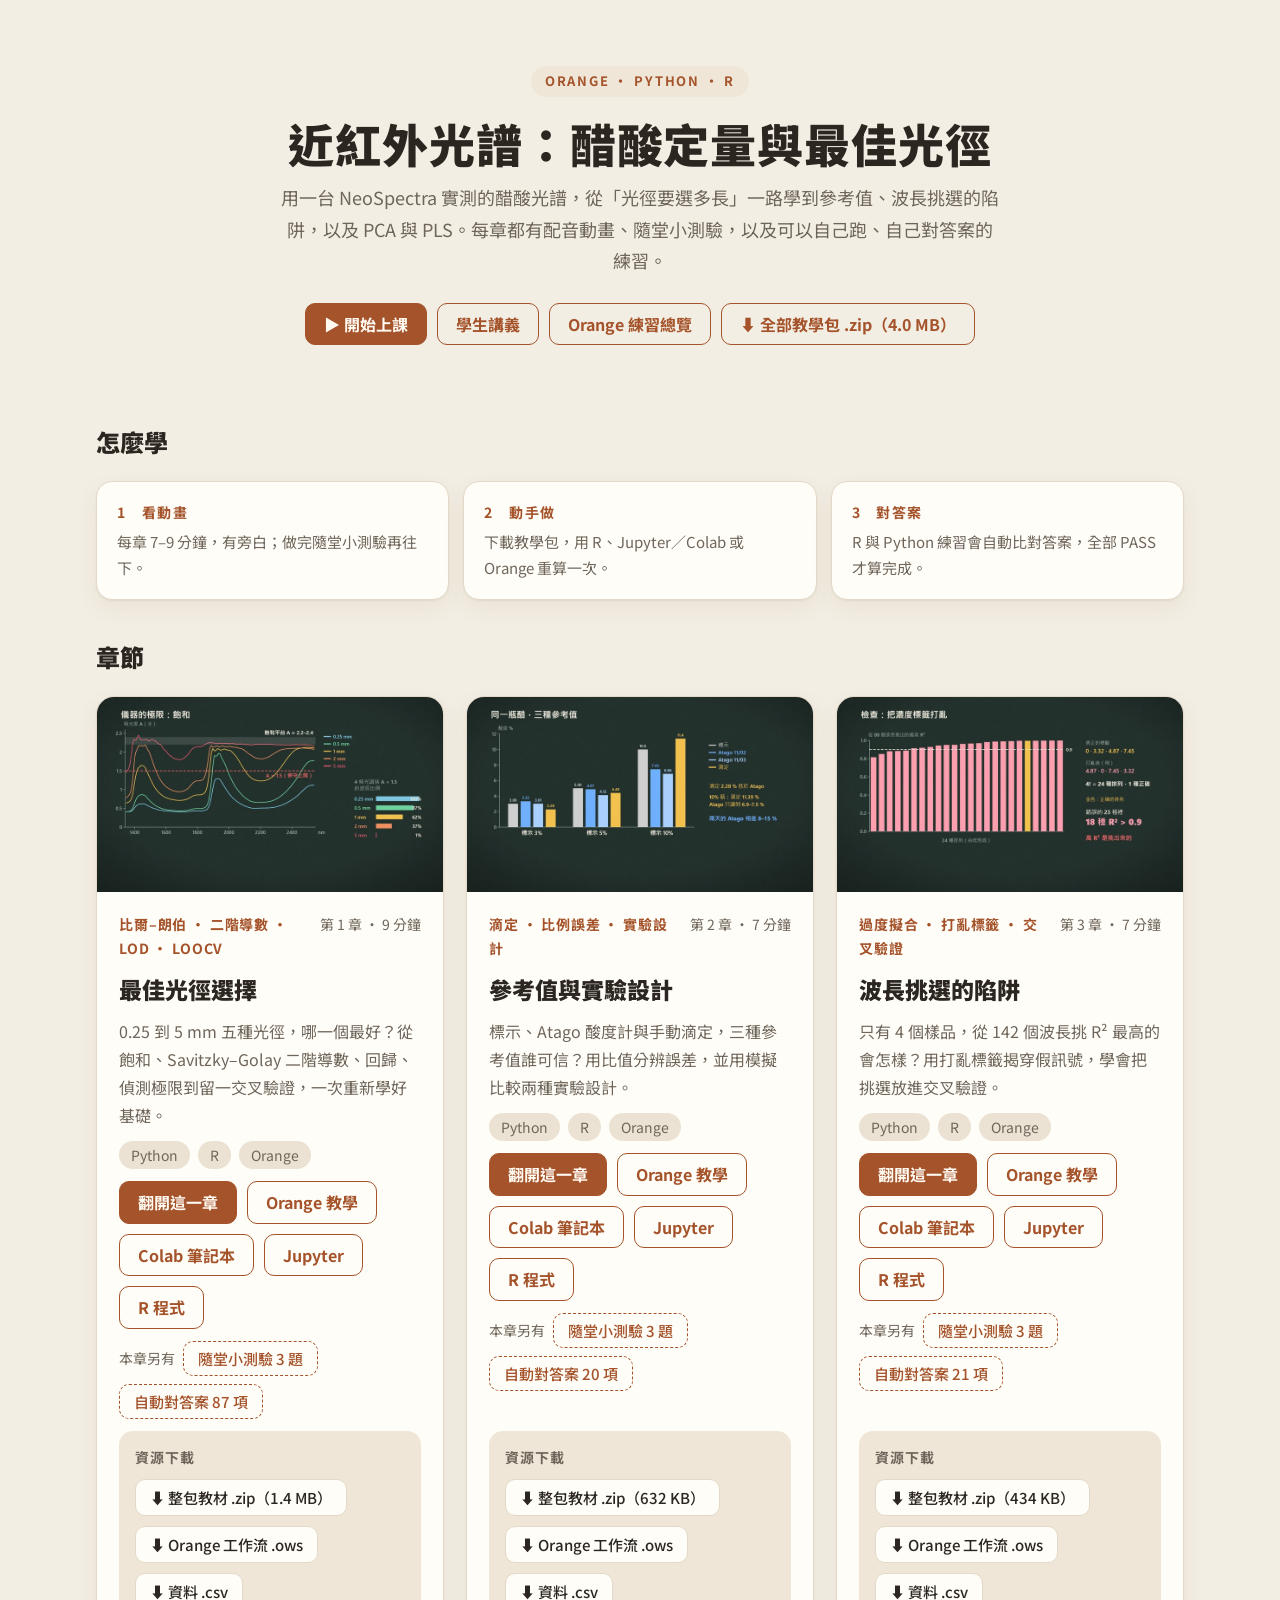
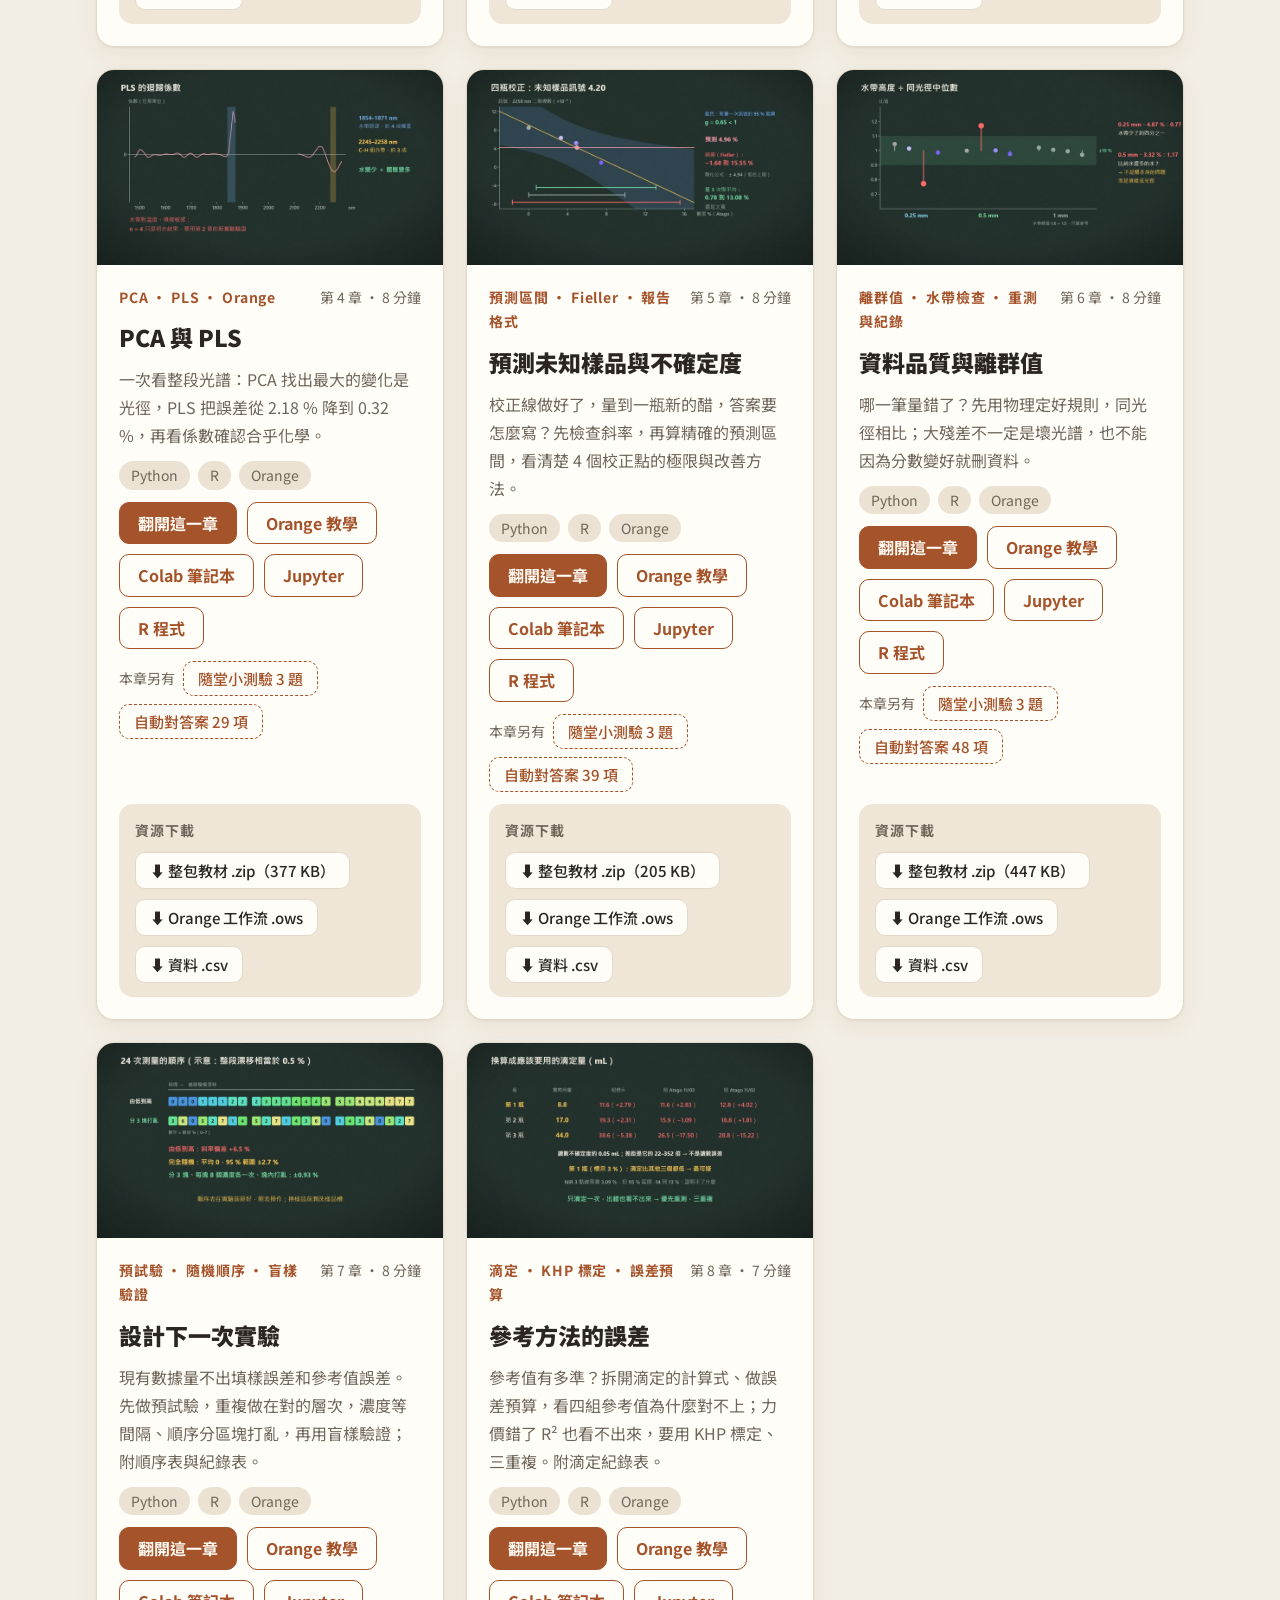
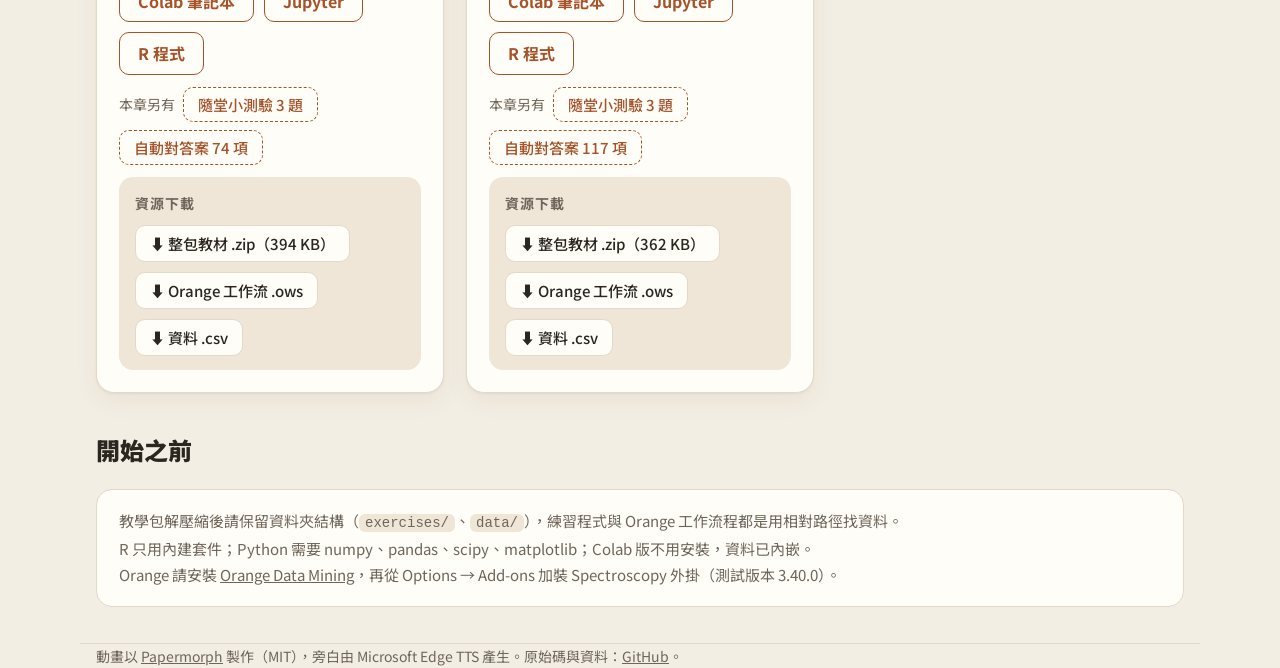
==== commit 95e8ac45: "Add chapter 8: reference-method errors (lesson, exercises, titration SOP and sheet, Orange, portal, " ====
--- a/index.html
+++ b/index.html
@@ -139,6 +139,9 @@
   { id: 'ch07', no: 7, title: '設計下一次實驗', mins: 8, tags: ['預試驗', '隨機順序', '盲樣驗證'],
     desc: '現有數據量不出填樣誤差和參考值誤差。先做預試驗，重複做在對的層次，濃度等間隔、順序分區塊打亂，再用盲樣驗證；附順序表與紀錄表。',
     quiz: 3, checks: 74 },
+  { id: 'ch08', no: 8, title: '參考方法的誤差', mins: 7, tags: ['滴定', 'KHP 標定', '誤差預算'],
+    desc: '參考值有多準？拆開滴定的計算式、做誤差預算，看四組參考值為什麼對不上；力價錯了 R² 也看不出來，要用 KHP 標定、三重複。附滴定紀錄表。',
+    quiz: 3, checks: 117 },
 ];
 const kb = n => n >= 1048576 ? (n / 1048576).toFixed(1) + ' MB' : Math.round(n / 1024) + ' KB';
 const el = (tag, attrs = {}, ...kids) => { const e = document.createElement(tag); Object.entries(attrs).forEach(([k, v]) => v != null && (k === 'text' ? e.textContent = v : e.setAttribute(k, v))); kids.forEach(k => k && e.append(k)); return e; };
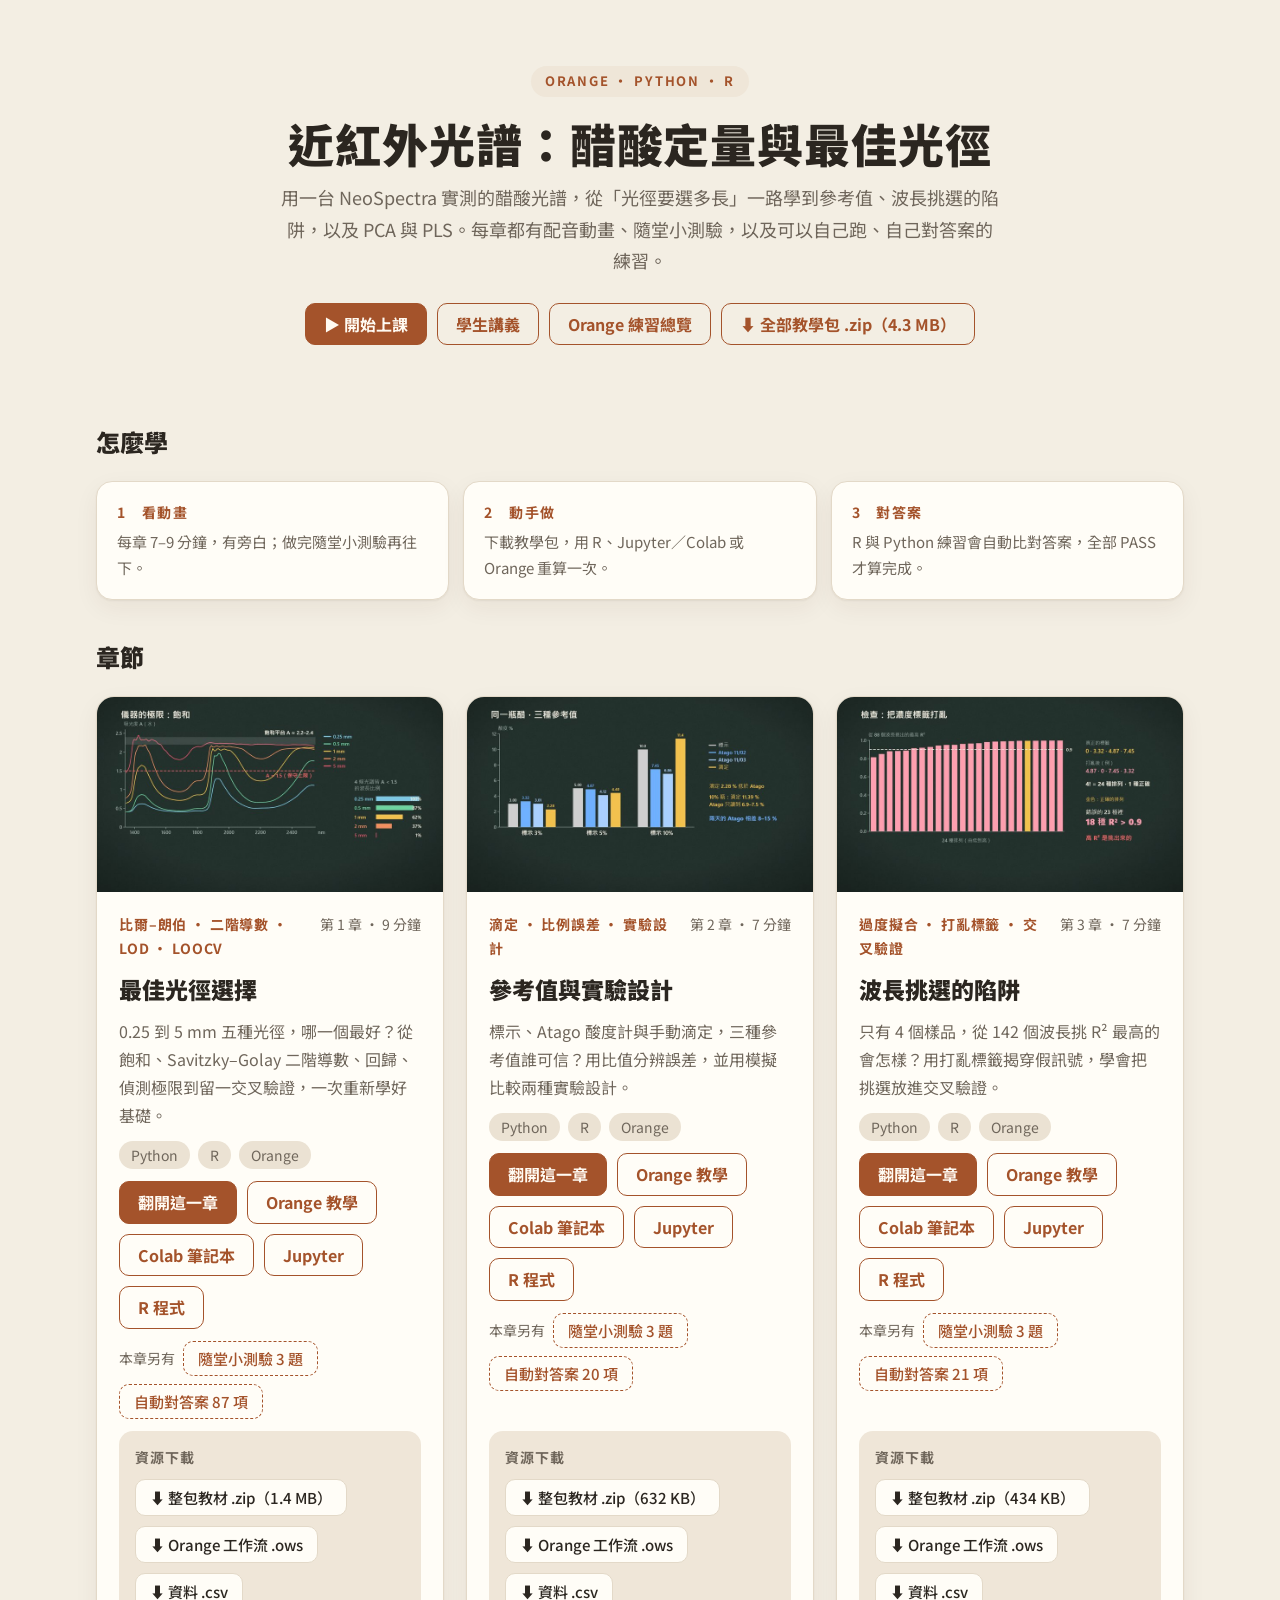
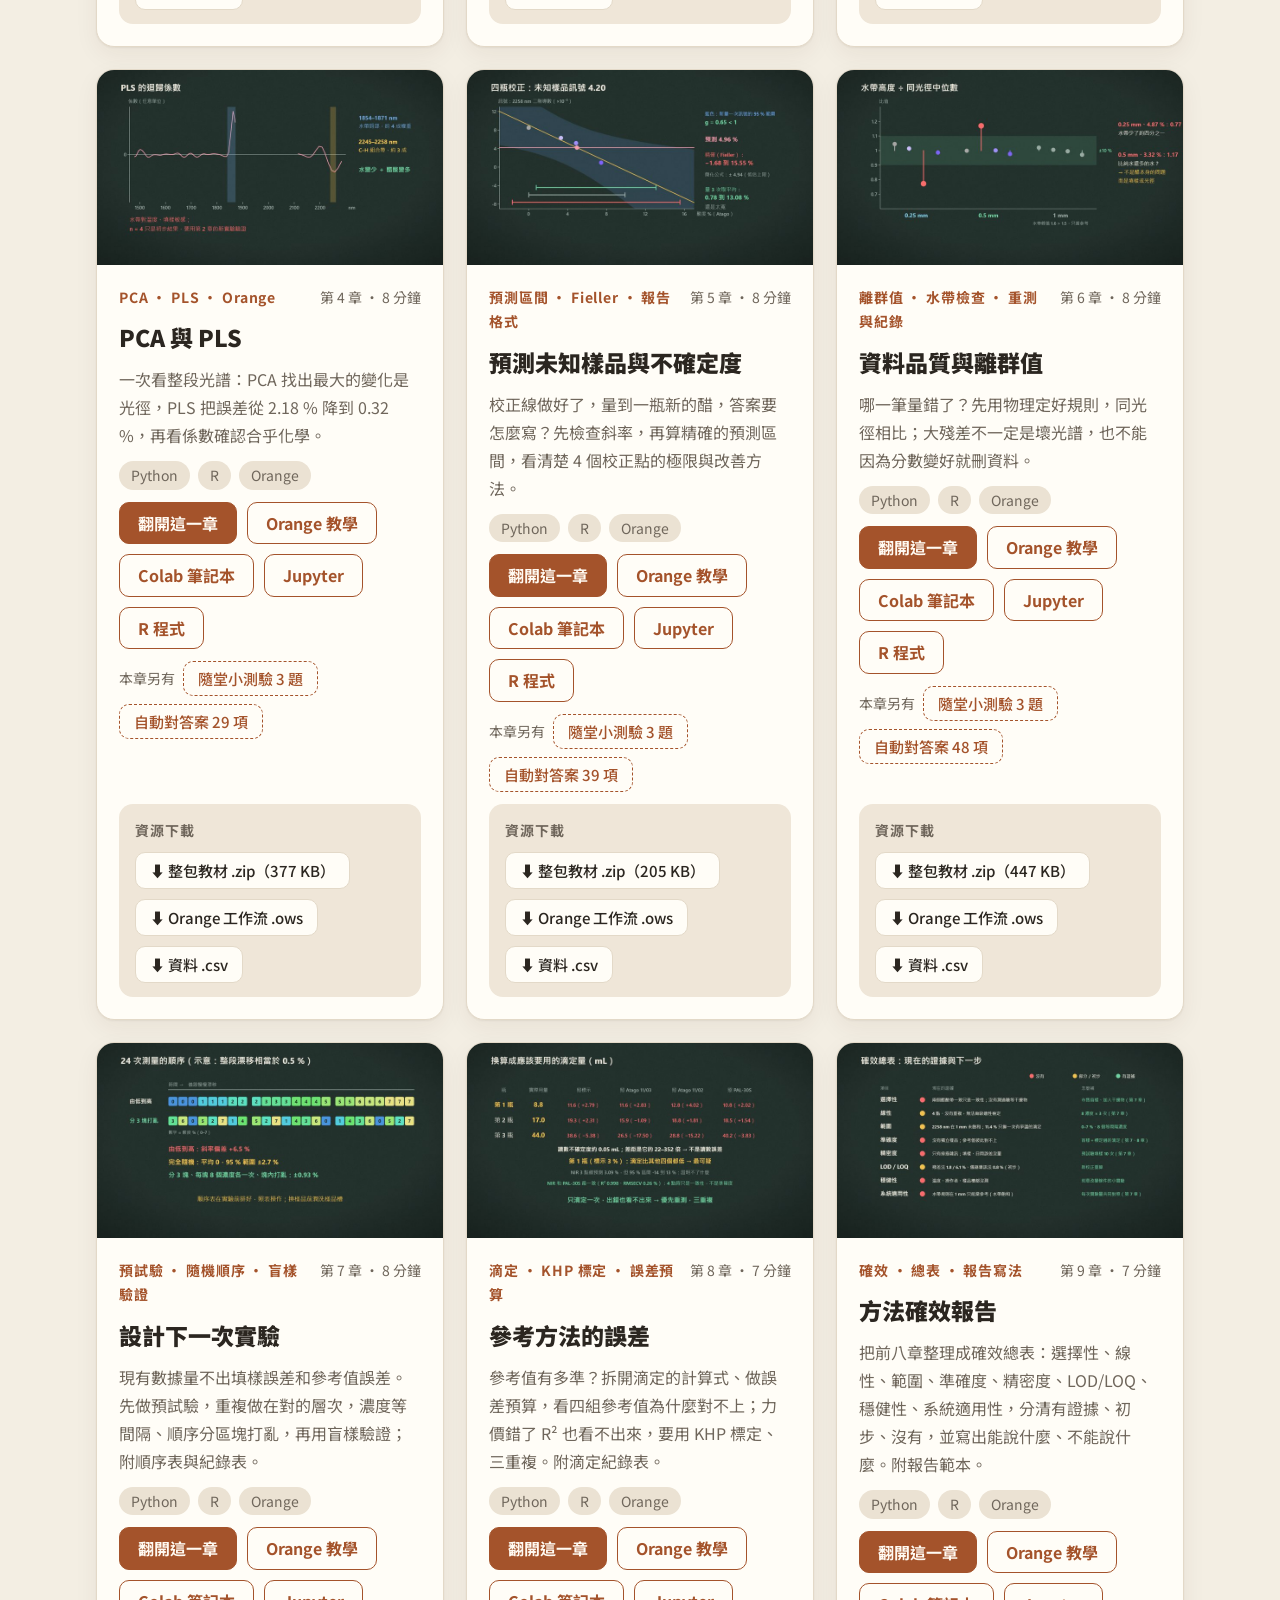
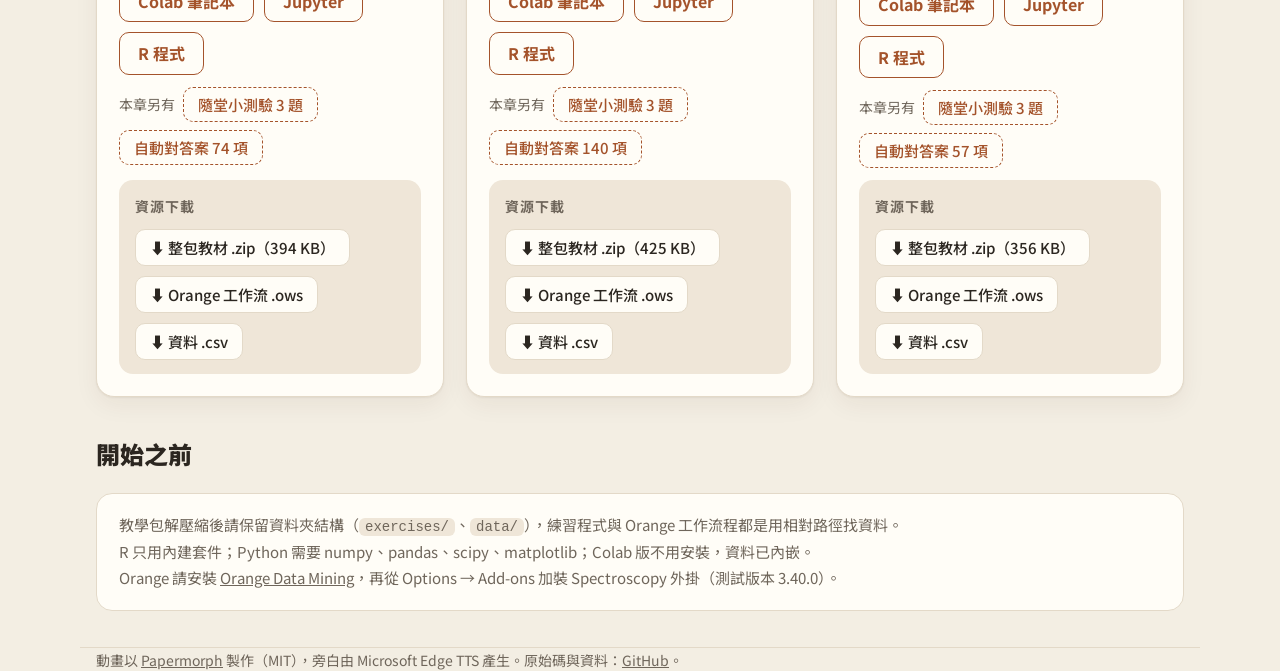
==== commit 6c273b95: "Add chapter 9: method validation report; add PAL-30S (11/17) and PAL-Easy ACID 181 model to chapter " ====
--- a/index.html
+++ b/index.html
@@ -141,7 +141,10 @@
     quiz: 3, checks: 74 },
   { id: 'ch08', no: 8, title: '參考方法的誤差', mins: 7, tags: ['滴定', 'KHP 標定', '誤差預算'],
     desc: '參考值有多準？拆開滴定的計算式、做誤差預算，看四組參考值為什麼對不上；力價錯了 R² 也看不出來，要用 KHP 標定、三重複。附滴定紀錄表。',
-    quiz: 3, checks: 117 },
+    quiz: 3, checks: 140 },
+  { id: 'ch09', no: 9, title: '方法確效報告', mins: 7, tags: ['確效', '總表', '報告寫法'],
+    desc: '把前八章整理成確效總表：選擇性、線性、範圍、準確度、精密度、LOD/LOQ、穩健性、系統適用性，分清有證據、初步、沒有，並寫出能說什麼、不能說什麼。附報告範本。',
+    quiz: 3, checks: 57 },
 ];
 const kb = n => n >= 1048576 ? (n / 1048576).toFixed(1) + ' MB' : Math.round(n / 1024) + ' KB';
 const el = (tag, attrs = {}, ...kids) => { const e = document.createElement(tag); Object.entries(attrs).forEach(([k, v]) => v != null && (k === 'text' ? e.textContent = v : e.setAttribute(k, v))); kids.forEach(k => k && e.append(k)); return e; };
